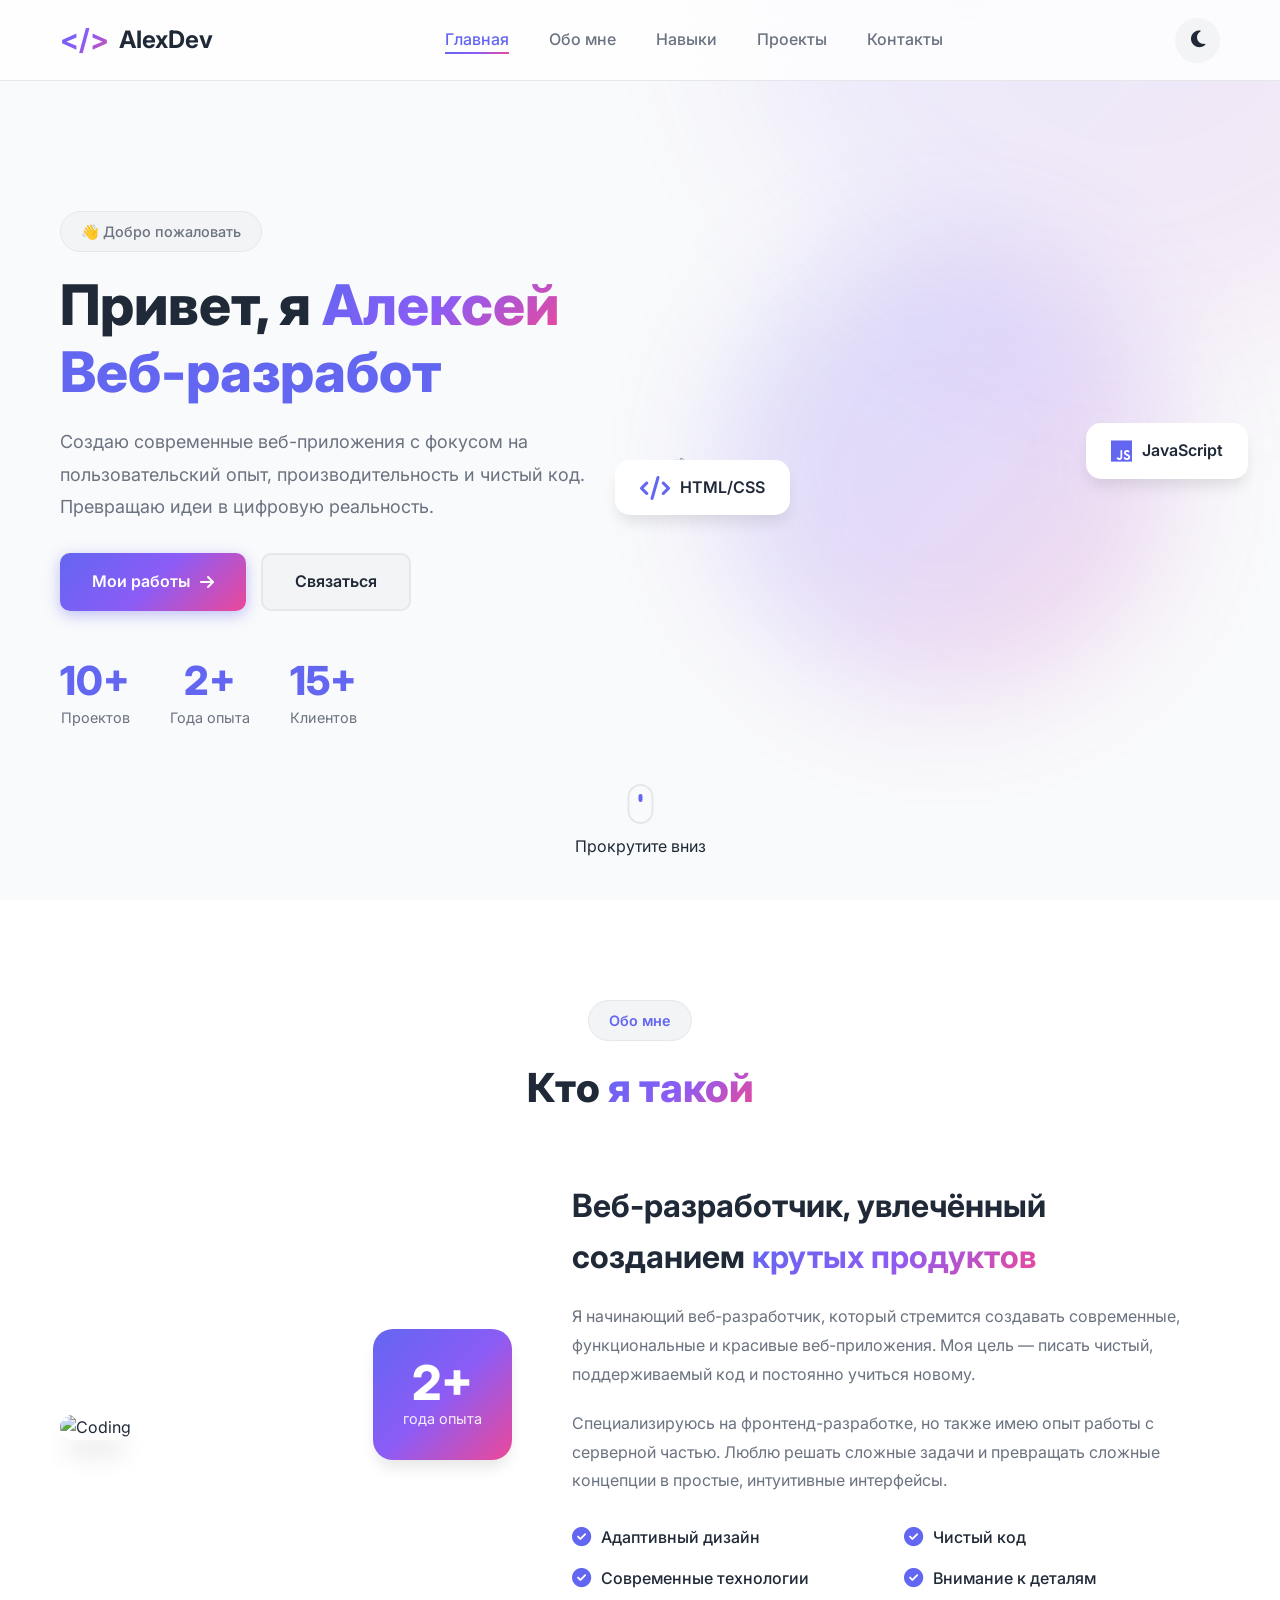
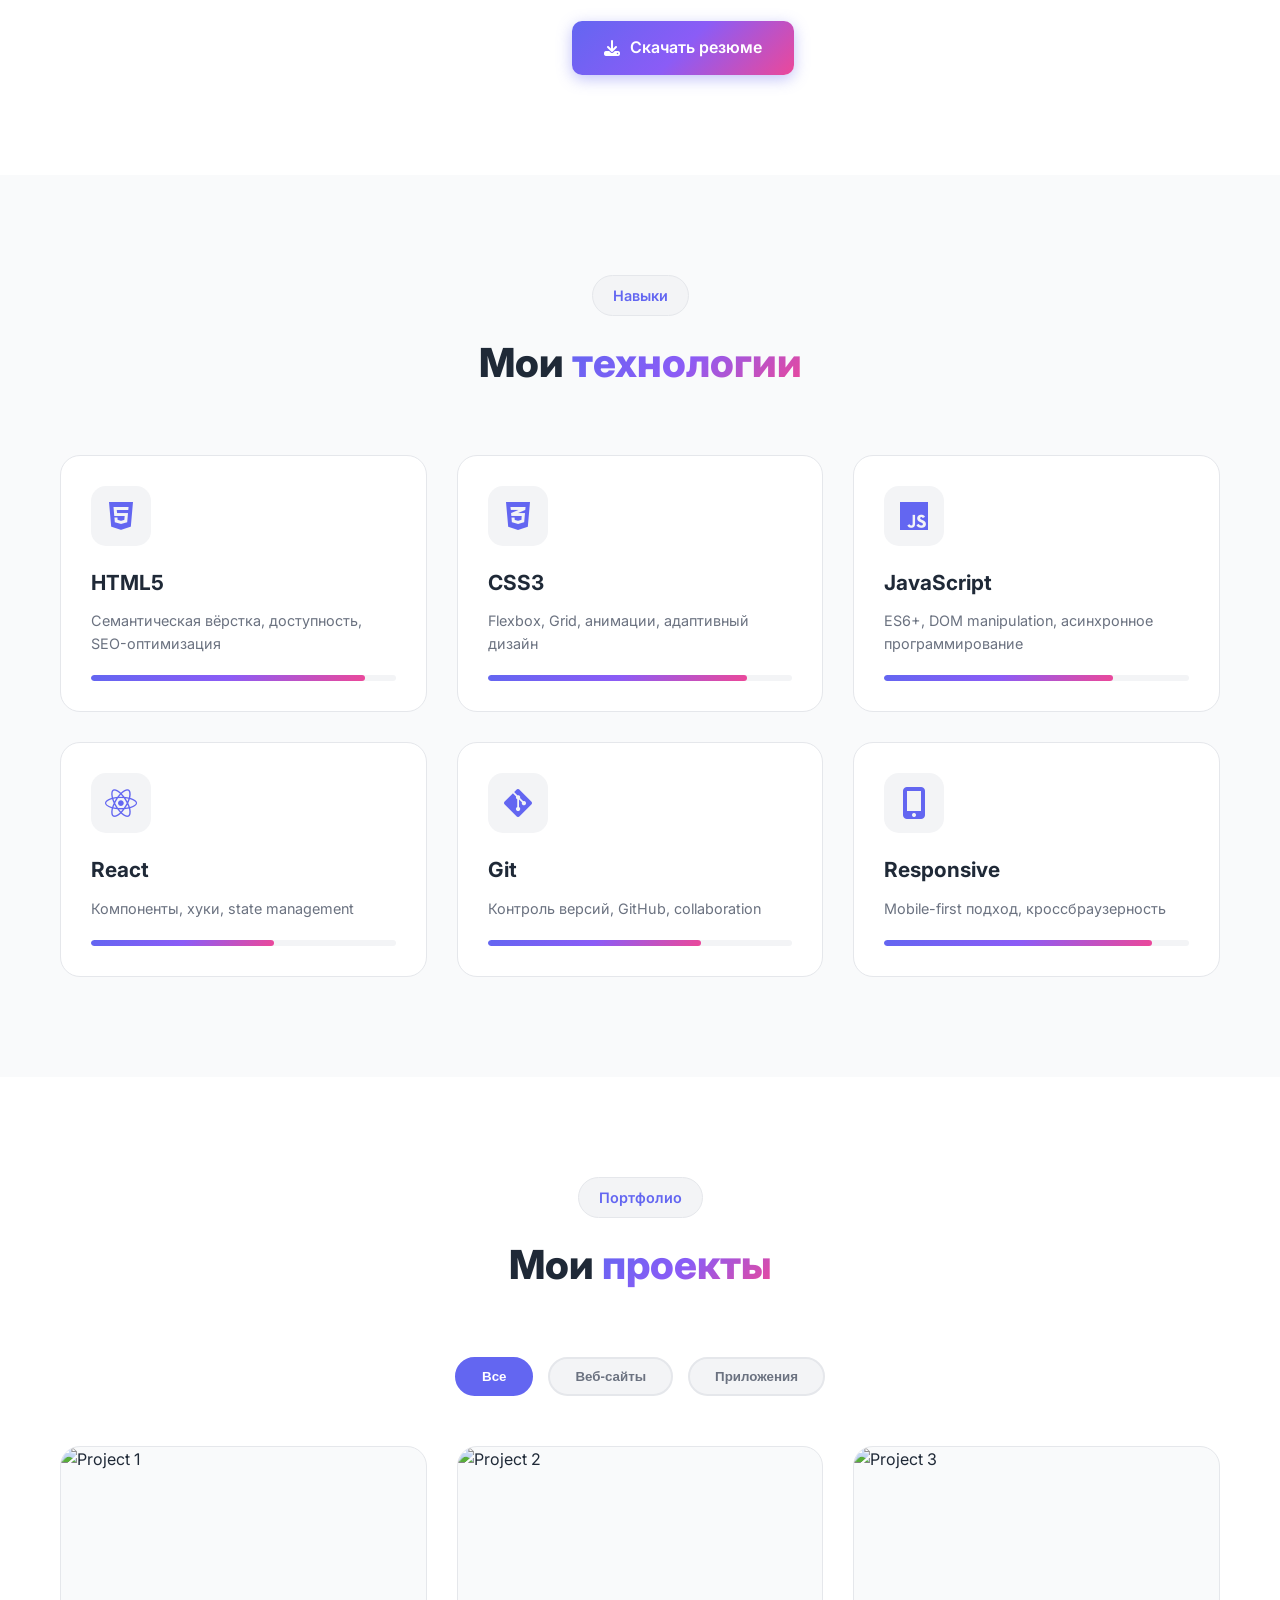
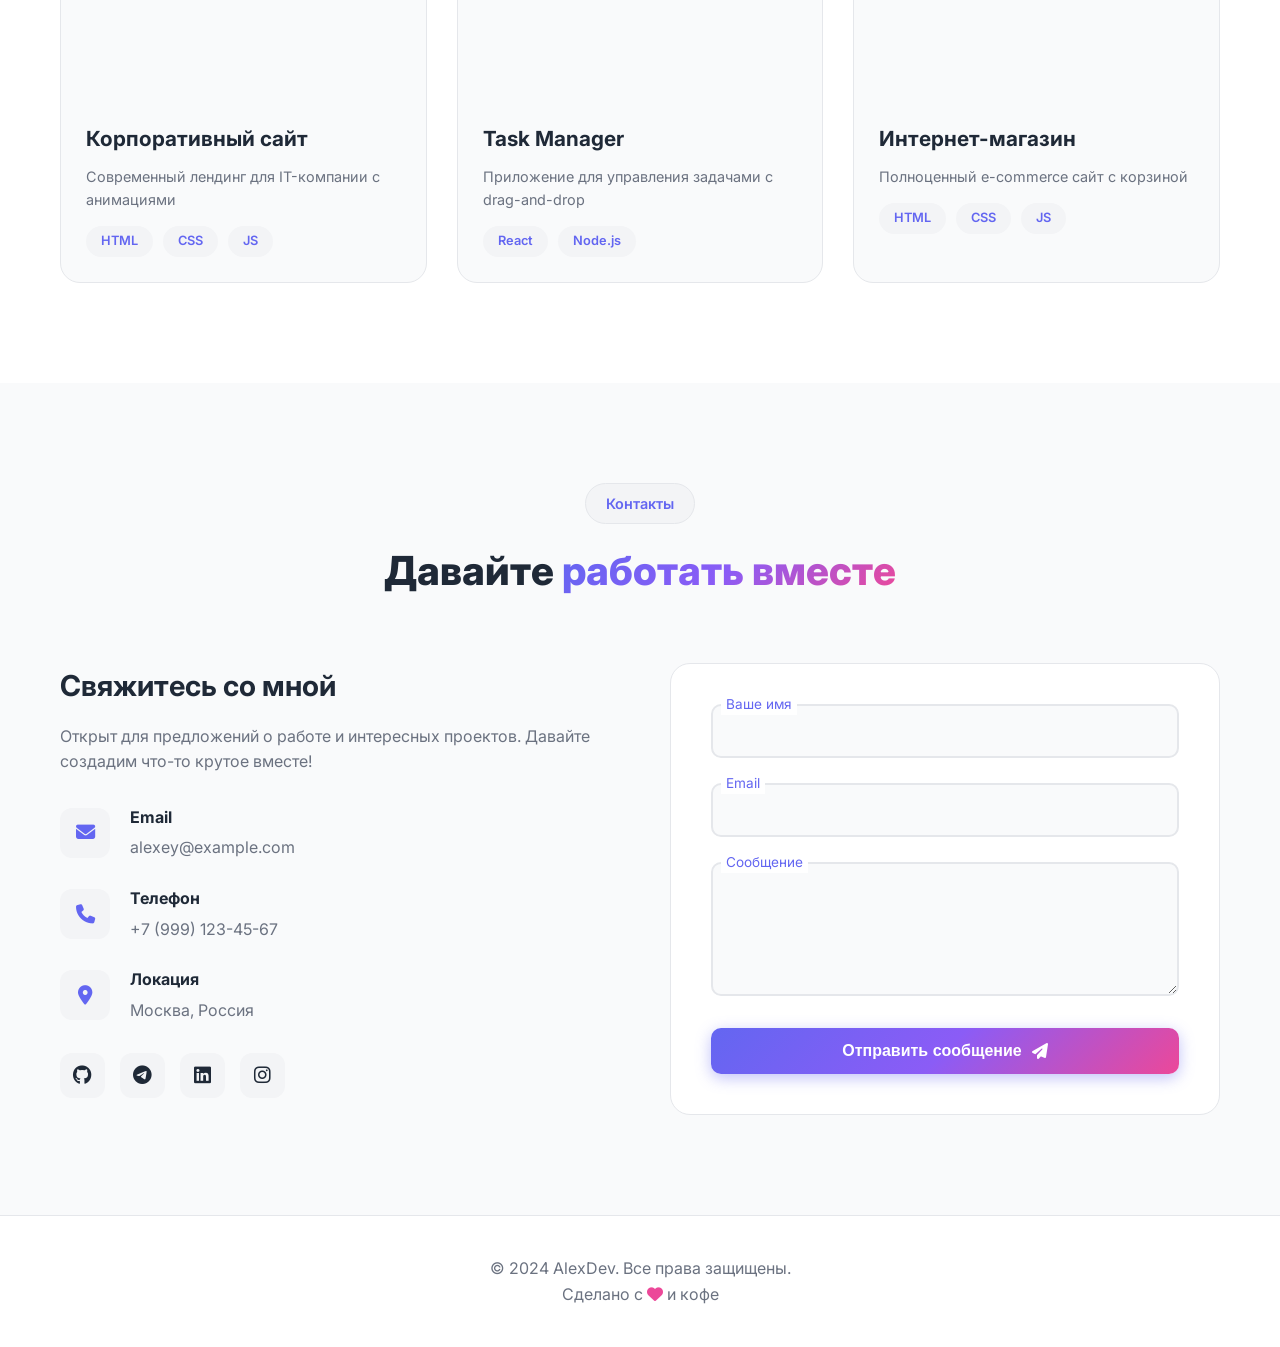
==== index.html @ 848aec77 "Add files via upload" ====
<!DOCTYPE html>
<html lang="ru">
<head>
    <meta charset="UTF-8">
    <meta name="viewport" content="width=device-width, initial-scale=1.0">
    <title>Алексей Ч. | Веб-разработчик</title>
    <link rel="stylesheet" href="style.css">
    <link rel="preconnect" href="https://fonts.googleapis.com">
    <link rel="preconnect" href="https://fonts.gstatic.com" crossorigin>
    <link href="https://fonts.googleapis.com/css2?family=Inter:wght@300;400;500;600;700;800&display=swap" rel="stylesheet">
    <link rel="stylesheet" href="https://cdnjs.cloudflare.com/ajax/libs/font-awesome/6.4.0/css/all.min.css">
</head>
<body>
    <!-- Navigation -->
    <nav class="navbar" id="navbar">
        <div class="container nav-container">
            <a href="#" class="logo">
                <span class="logo-icon">&lt;/&gt;</span>
                <span class="logo-text">AlexDev</span>
            </a>
            <ul class="nav-menu" id="navMenu">
                <li><a href="#home" class="nav-link active">Главная</a></li>
                <li><a href="#about" class="nav-link">Обо мне</a></li>
                <li><a href="#skills" class="nav-link">Навыки</a></li>
                <li><a href="#projects" class="nav-link">Проекты</a></li>
                <li><a href="#contact" class="nav-link">Контакты</a></li>
            </ul>
            <div class="nav-actions">
                <button class="theme-toggle" id="themeToggle" aria-label="Toggle theme">
                    <i class="fas fa-moon"></i>
                </button>
                <button class="mobile-menu-toggle" id="mobileMenuToggle" aria-label="Toggle menu">
                    <span></span>
                    <span></span>
                    <span></span>
                </button>
            </div>
        </div>
    </nav>

    <!-- Hero Section -->
    <section class="hero" id="home">
        <div class="container hero-container">
            <div class="hero-content">
                <div class="hero-badge">👋 Добро пожаловать</div>
                <h1 class="hero-title">
                    Привет, я <span class="gradient-text">Алексей</span><br>
                    <span class="typing-text" id="typingText"></span>
                </h1>
                <p class="hero-description">
                    Создаю современные веб-приложения с фокусом на пользовательский опыт, 
                    производительность и чистый код. Превращаю идеи в цифровую реальность.
                </p>
                <div class="hero-buttons">
                    <a href="#projects" class="btn btn-primary">
                        <span>Мои работы</span>
                        <i class="fas fa-arrow-right"></i>
                    </a>
                    <a href="#contact" class="btn btn-secondary">
                        <span>Связаться</span>
                    </a>
                </div>
                <div class="hero-stats">
                    <div class="stat">
                        <div class="stat-number" data-target="10">0</div>
                        <div class="stat-label">Проектов</div>
                    </div>
                    <div class="stat">
                        <div class="stat-number" data-target="2">0</div>
                        <div class="stat-label">Года опыта</div>
                    </div>
                    <div class="stat">
                        <div class="stat-number" data-target="15">0</div>
                        <div class="stat-label">Клиентов</div>
                    </div>
                </div>
            </div>
            <div class="hero-image">
                <div class="hero-image-wrapper">
                    <div class="hero-image-bg"></div>
                    <img src="https://images.unsplash.com/photo-1507003211169-0a1dd7228f2d?w=600&h=600&fit=crop" alt="Profile" class="hero-img">
                    <div class="floating-card card-1">
                        <i class="fas fa-code"></i>
                        <span>HTML/CSS</span>
                    </div>
                    <div class="floating-card card-2">
                        <i class="fab fa-js"></i>
                        <span>JavaScript</span>
                    </div>
                </div>
            </div>
        </div>
        <div class="scroll-indicator">
            <div class="mouse">
                <div class="wheel"></div>
            </div>
            <p>Прокрутите вниз</p>
        </div>
    </section>

    <!-- About Section -->
    <section class="about" id="about">
        <div class="container">
            <div class="section-header">
                <span class="section-badge">Обо мне</span>
                <h2 class="section-title">Кто <span class="gradient-text">я такой</span></h2>
            </div>
            <div class="about-content">
                <div class="about-image">
                    <div class="about-image-wrapper">
                        <img src="https://images.unsplash.com/photo-1498050108023-c5249f4df085?w=600&h=700&fit=crop" alt="Coding">
                        <div class="experience-badge">
                            <div class="exp-number">2+</div>
                            <div class="exp-text">года опыта</div>
                        </div>
                    </div>
                </div>
                <div class="about-text">
                    <h3>Веб-разработчик, увлечённый созданием <span class="gradient-text">крутых продуктов</span></h3>
                    <p>
                        Я начинающий веб-разработчик, который стремится создавать современные, 
                        функциональные и красивые веб-приложения. Моя цель — писать чистый, 
                        поддерживаемый код и постоянно учиться новому.
                    </p>
                    <p>
                        Специализируюсь на фронтенд-разработке, но также имею опыт работы с 
                        серверной частью. Люблю решать сложные задачи и превращать сложные 
                        концепции в простые, интуитивные интерфейсы.
                    </p>
                    <div class="about-features">
                        <div class="feature">
                            <i class="fas fa-check-circle"></i>
                            <span>Адаптивный дизайн</span>
                        </div>
                        <div class="feature">
                            <i class="fas fa-check-circle"></i>
                            <span>Чистый код</span>
                        </div>
                        <div class="feature">
                            <i class="fas fa-check-circle"></i>
                            <span>Современные технологии</span>
                        </div>
                        <div class="feature">
                            <i class="fas fa-check-circle"></i>
                            <span>Внимание к деталям</span>
                        </div>
                    </div>
                    <a href="#" class="btn btn-primary">
                        <i class="fas fa-download"></i>
                        <span>Скачать резюме</span>
                    </a>
                </div>
            </div>
        </div>
    </section>

    <!-- Skills Section -->
    <section class="skills" id="skills">
        <div class="container">
            <div class="section-header">
                <span class="section-badge">Навыки</span>
                <h2 class="section-title">Мои <span class="gradient-text">технологии</span></h2>
            </div>
            <div class="skills-content">
                <div class="skills-grid">
                    <div class="skill-card">
                        <div class="skill-icon">
                            <i class="fab fa-html5"></i>
                        </div>
                        <h3>HTML5</h3>
                        <p>Семантическая вёрстка, доступность, SEO-оптимизация</p>
                        <div class="skill-progress">
                            <div class="progress-bar" data-progress="90"></div>
                        </div>
                    </div>
                    <div class="skill-card">
                        <div class="skill-icon">
                            <i class="fab fa-css3-alt"></i>
                        </div>
                        <h3>CSS3</h3>
                        <p>Flexbox, Grid, анимации, адаптивный дизайн</p>
                        <div class="skill-progress">
                            <div class="progress-bar" data-progress="85"></div>
                        </div>
                    </div>
                    <div class="skill-card">
                        <div class="skill-icon">
                            <i class="fab fa-js"></i>
                        </div>
                        <h3>JavaScript</h3>
                        <p>ES6+, DOM manipulation, асинхронное программирование</p>
                        <div class="skill-progress">
                            <div class="progress-bar" data-progress="75"></div>
                        </div>
                    </div>
                    <div class="skill-card">
                        <div class="skill-icon">
                            <i class="fab fa-react"></i>
                        </div>
                        <h3>React</h3>
                        <p>Компоненты, хуки, state management</p>
                        <div class="skill-progress">
                            <div class="progress-bar" data-progress="60"></div>
                        </div>
                    </div>
                    <div class="skill-card">
                        <div class="skill-icon">
                            <i class="fab fa-git-alt"></i>
                        </div>
                        <h3>Git</h3>
                        <p>Контроль версий, GitHub, collaboration</p>
                        <div class="skill-progress">
                            <div class="progress-bar" data-progress="70"></div>
                        </div>
                    </div>
                    <div class="skill-card">
                        <div class="skill-icon">
                            <i class="fas fa-mobile-alt"></i>
                        </div>
                        <h3>Responsive</h3>
                        <p>Mobile-first подход, кроссбраузерность</p>
                        <div class="skill-progress">
                            <div class="progress-bar" data-progress="88"></div>
                        </div>
                    </div>
                </div>
            </div>
        </div>
    </section>

    <!-- Projects Section -->
    <section class="projects" id="projects">
        <div class="container">
            <div class="section-header">
                <span class="section-badge">Портфолио</span>
                <h2 class="section-title">Мои <span class="gradient-text">проекты</span></h2>
            </div>
            <div class="projects-filter">
                <button class="filter-btn active" data-filter="all">Все</button>
                <button class="filter-btn" data-filter="web">Веб-сайты</button>
                <button class="filter-btn" data-filter="app">Приложения</button>
            </div>
            <div class="projects-grid">
                <div class="project-card" data-category="web">
                    <div class="project-image">
                        <img src="https://images.unsplash.com/photo-1460925895917-afdab827c52f?w=600&h=400&fit=crop" alt="Project 1">
                        <div class="project-overlay">
                            <div class="project-links">
                                <a href="#" class="project-link"><i class="fas fa-external-link-alt"></i></a>
                                <a href="#" class="project-link"><i class="fab fa-github"></i></a>
                            </div>
                        </div>
                    </div>
                    <div class="project-info">
                        <h3>Корпоративный сайт</h3>
                        <p>Современный лендинг для IT-компании с анимациями</p>
                        <div class="project-tags">
                            <span>HTML</span>
                            <span>CSS</span>
                            <span>JS</span>
                        </div>
                    </div>
                </div>
                <div class="project-card" data-category="app">
                    <div class="project-image">
                        <img src="https://images.unsplash.com/photo-1551288049-bebda4e38f71?w=600&h=400&fit=crop" alt="Project 2">
                        <div class="project-overlay">
                            <div class="project-links">
                                <a href="#" class="project-link"><i class="fas fa-external-link-alt"></i></a>
                                <a href="#" class="project-link"><i class="fab fa-github"></i></a>
                            </div>
                        </div>
                    </div>
                    <div class="project-info">
                        <h3>Task Manager</h3>
                        <p>Приложение для управления задачами с drag-and-drop</p>
                        <div class="project-tags">
                            <span>React</span>
                            <span>Node.js</span>
                        </div>
                    </div>
                </div>
                <div class="project-card" data-category="web">
                    <div class="project-image">
                        <img src="https://images.unsplash.com/photo-1556742049-0cfed4f6a45d?w=600&h=400&fit=crop" alt="Project 3">
                        <div class="project-overlay">
                            <div class="project-links">
                                <a href="#" class="project-link"><i class="fas fa-external-link-alt"></i></a>
                                <a href="#" class="project-link"><i class="fab fa-github"></i></a>
                            </div>
                        </div>
                    </div>
                    <div class="project-info">
                        <h3>Интернет-магазин</h3>
                        <p>Полноценный e-commerce сайт с корзиной</p>
                        <div class="project-tags">
                            <span>HTML</span>
                            <span>CSS</span>
                            <span>JS</span>
                        </div>
                    </div>
                </div>
            </div>
        </div>
    </section>

    <!-- Contact Section -->
    <section class="contact" id="contact">
        <div class="container">
            <div class="section-header">
                <span class="section-badge">Контакты</span>
                <h2 class="section-title">Давайте <span class="gradient-text">работать вместе</span></h2>
            </div>
            <div class="contact-content">
                <div class="contact-info">
                    <h3>Свяжитесь со мной</h3>
                    <p>Открыт для предложений о работе и интересных проектов. Давайте создадим что-то крутое вместе!</p>
                    <div class="contact-details">
                        <div class="contact-item">
                            <i class="fas fa-envelope"></i>
                            <div>
                                <h4>Email</h4>
                                <p>alexey@example.com</p>
                            </div>
                        </div>
                        <div class="contact-item">
                            <i class="fas fa-phone"></i>
                            <div>
                                <h4>Телефон</h4>
                                <p>+7 (999) 123-45-67</p>
                            </div>
                        </div>
                        <div class="contact-item">
                            <i class="fas fa-map-marker-alt"></i>
                            <div>
                                <h4>Локация</h4>
                                <p>Москва, Россия</p>
                            </div>
                        </div>
                    </div>
                    <div class="social-links">
                        <a href="#" class="social-link"><i class="fab fa-github"></i></a>
                        <a href="#" class="social-link"><i class="fab fa-telegram"></i></a>
                        <a href="#" class="social-link"><i class="fab fa-linkedin"></i></a>
                        <a href="#" class="social-link"><i class="fab fa-instagram"></i></a>
                    </div>
                </div>
                <form class="contact-form" id="contactForm">
                    <div class="form-group">
                        <input type="text" id="name" required>
                        <label for="name">Ваше имя</label>
                    </div>
                    <div class="form-group">
                        <input type="email" id="email" required>
                        <label for="email">Email</label>
                    </div>
                    <div class="form-group">
                        <textarea id="message" rows="5" required></textarea>
                        <label for="message">Сообщение</label>
                    </div>
                    <button type="submit" class="btn btn-primary btn-full">
                        <span>Отправить сообщение</span>
                        <i class="fas fa-paper-plane"></i>
                    </button>
                </form>
            </div>
        </div>
    </section>

    <!-- Footer -->
    <footer class="footer">
        <div class="container">
            <div class="footer-content">
                <p>&copy; 2024 AlexDev. Все права защищены.</p>
                <p>Сделано с <i class="fas fa-heart"></i> и кофе</p>
            </div>
        </div>
    </footer>

    <script src="script.js"></script>
</body>
</html>
---- style.css ----
/* ===== CSS VARIABLES ===== */
:root {
    --primary-color: #6366f1;
    --secondary-color: #8b5cf6;
    --accent-color: #ec4899;
    --text-primary: #1f2937;
    --text-secondary: #6b7280;
    --bg-primary: #ffffff;
    --bg-secondary: #f9fafb;
    --bg-tertiary: #f3f4f6;
    --border-color: #e5e7eb;
    --shadow-sm: 0 1px 2px 0 rgba(0, 0, 0, 0.05);
    --shadow-md: 0 4px 6px -1px rgba(0, 0, 0, 0.1);
    --shadow-lg: 0 10px 15px -3px rgba(0, 0, 0, 0.1);
    --shadow-xl: 0 20px 25px -5px rgba(0, 0, 0, 0.1);
    --gradient-primary: linear-gradient(135deg, #6366f1 0%, #8b5cf6 50%, #ec4899 100%);
    --gradient-hero: linear-gradient(135deg, #667eea 0%, #764ba2 100%);
    --transition: all 0.3s cubic-bezier(0.4, 0, 0.2, 1);
    --font-family: 'Inter', -apple-system, BlinkMacSystemFont, 'Segoe UI', sans-serif;
}

/* Dark Theme */
.dark-theme {
    --text-primary: #f9fafb;
    --text-secondary: #9ca3af;
    --bg-primary: #111827;
    --bg-secondary: #1f2937;
    --bg-tertiary: #374151;
    --border-color: #4b5563;
    --shadow-sm: 0 1px 2px 0 rgba(0, 0, 0, 0.3);
    --shadow-md: 0 4px 6px -1px rgba(0, 0, 0, 0.4);
    --shadow-lg: 0 10px 15px -3px rgba(0, 0, 0, 0.5);
    --shadow-xl: 0 20px 25px -5px rgba(0, 0, 0, 0.6);
}

/* ===== RESET & BASE ===== */
* {
    margin: 0;
    padding: 0;
    box-sizing: border-box;
}

html {
    scroll-behavior: smooth;
    scroll-padding-top: 80px;
}

body {
    font-family: var(--font-family);
    color: var(--text-primary);
    background-color: var(--bg-primary);
    line-height: 1.6;
    overflow-x: hidden;
    transition: var(--transition);
}

/* ===== UTILITIES ===== */
.container {
    max-width: 1200px;
    margin: 0 auto;
    padding: 0 20px;
}

.gradient-text {
    background: var(--gradient-primary);
    -webkit-background-clip: text;
    -webkit-text-fill-color: transparent;
    background-clip: text;
}

/* ===== NAVIGATION ===== */
.navbar {
    position: fixed;
    top: 0;
    left: 0;
    right: 0;
    z-index: 1000;
    background: rgba(255, 255, 255, 0.8);
    backdrop-filter: blur(12px);
    border-bottom: 1px solid var(--border-color);
    transition: var(--transition);
}

.dark-theme .navbar {
    background: rgba(17, 24, 39, 0.8);
}

.navbar.scrolled {
    box-shadow: var(--shadow-md);
}

.nav-container {
    display: flex;
    justify-content: space-between;
    align-items: center;
    height: 80px;
}

.logo {
    display: flex;
    align-items: center;
    gap: 10px;
    text-decoration: none;
    font-weight: 700;
    font-size: 1.5rem;
    color: var(--text-primary);
}

.logo-icon {
    background: var(--gradient-primary);
    -webkit-background-clip: text;
    -webkit-text-fill-color: transparent;
    font-size: 1.8rem;
}

.nav-menu {
    display: flex;
    list-style: none;
    gap: 40px;
}

.nav-link {
    text-decoration: none;
    color: var(--text-secondary);
    font-weight: 500;
    transition: var(--transition);
    position: relative;
}

.nav-link:hover,
.nav-link.active {
    color: var(--primary-color);
}

.nav-link::after {
    content: '';
    position: absolute;
    bottom: -5px;
    left: 0;
    width: 0;
    height: 2px;
    background: var(--gradient-primary);
    transition: width 0.3s;
}

.nav-link:hover::after,
.nav-link.active::after {
    width: 100%;
}

.nav-actions {
    display: flex;
    align-items: center;
    gap: 15px;
}

.theme-toggle {
    background: var(--bg-tertiary);
    border: none;
    width: 45px;
    height: 45px;
    border-radius: 50%;
    cursor: pointer;
    display: flex;
    align-items: center;
    justify-content: center;
    font-size: 1.2rem;
    color: var(--text-primary);
    transition: var(--transition);
}

.theme-toggle:hover {
    background: var(--primary-color);
    color: white;
    transform: rotate(180deg);
}

.mobile-menu-toggle {
    display: none;
    flex-direction: column;
    gap: 5px;
    background: none;
    border: none;
    cursor: pointer;
    padding: 5px;
}

.mobile-menu-toggle span {
    width: 25px;
    height: 3px;
    background: var(--text-primary);
    border-radius: 3px;
    transition: var(--transition);
}

/* ===== HERO SECTION ===== */
.hero {
    min-height: 100vh;
    display: flex;
    align-items: center;
    padding: 120px 0 80px;
    background: var(--bg-secondary);
    position: relative;
    overflow: hidden;
}

.hero::before {
    content: '';
    position: absolute;
    top: -50%;
    right: -20%;
    width: 800px;
    height: 800px;
    background: var(--gradient-primary);
    opacity: 0.1;
    border-radius: 50%;
    filter: blur(80px);
}

.hero-container {
    display: grid;
    grid-template-columns: 1fr 1fr;
    gap: 60px;
    align-items: center;
    position: relative;
    z-index: 1;
}

.hero-badge {
    display: inline-block;
    padding: 8px 20px;
    background: var(--bg-tertiary);
    border: 1px solid var(--border-color);
    border-radius: 50px;
    font-size: 0.9rem;
    font-weight: 500;
    color: var(--text-secondary);
    margin-bottom: 20px;
    animation: fadeInUp 0.6s ease;
}

.hero-title {
    font-size: 3.5rem;
    font-weight: 800;
    line-height: 1.2;
    margin-bottom: 20px;
    color: var(--text-primary);
    animation: fadeInUp 0.6s ease 0.1s both;
}

.typing-text {
    color: var(--primary-color);
}

.hero-description {
    font-size: 1.125rem;
    color: var(--text-secondary);
    margin-bottom: 30px;
    line-height: 1.8;
    animation: fadeInUp 0.6s ease 0.2s both;
}

.hero-buttons {
    display: flex;
    gap: 15px;
    margin-bottom: 50px;
    animation: fadeInUp 0.6s ease 0.3s both;
}

.btn {
    display: inline-flex;
    align-items: center;
    gap: 10px;
    padding: 14px 32px;
    border-radius: 10px;
    font-weight: 600;
    font-size: 1rem;
    text-decoration: none;
    cursor: pointer;
    border: none;
    transition: var(--transition);
}

.btn-primary {
    background: var(--gradient-primary);
    color: white;
    box-shadow: 0 4px 15px rgba(99, 102, 241, 0.4);
}

.btn-primary:hover {
    transform: translateY(-2px);
    box-shadow: 0 8px 25px rgba(99, 102, 241, 0.5);
}

.btn-secondary {
    background: var(--bg-tertiary);
    color: var(--text-primary);
    border: 2px solid var(--border-color);
}

.btn-secondary:hover {
    border-color: var(--primary-color);
    color: var(--primary-color);
}

.btn-full {
    width: 100%;
    justify-content: center;
}

.hero-stats {
    display: flex;
    gap: 40px;
    animation: fadeInUp 0.6s ease 0.4s both;
}

.stat {
    text-align: center;
}

.stat-number {
    font-size: 2.5rem;
    font-weight: 800;
    color: var(--primary-color);
    line-height: 1;
}

.stat-label {
    font-size: 0.9rem;
    color: var(--text-secondary);
    margin-top: 5px;
}

.hero-image {
    position: relative;
    animation: fadeIn 1s ease 0.5s both;
}

.hero-image-wrapper {
    position: relative;
}

.hero-image-bg {
    position: absolute;
    top: 50%;
    left: 50%;
    transform: translate(-50%, -50%);
    width: 450px;
    height: 450px;
    background: var(--gradient-primary);
    border-radius: 50%;
    opacity: 0.2;
    filter: blur(60px);
}

.hero-img {
    width: 100%;
    max-width: 450px;
    border-radius: 30% 70% 70% 30% / 30% 30% 70% 70%;
    box-shadow: var(--shadow-xl);
    position: relative;
    z-index: 1;
    animation: morphing 8s ease-in-out infinite;
}

@keyframes morphing {
    0%, 100% {
        border-radius: 30% 70% 70% 30% / 30% 30% 70% 70%;
    }
    25% {
        border-radius: 58% 42% 75% 25% / 76% 46% 54% 24%;
    }
    50% {
        border-radius: 50% 50% 33% 67% / 55% 27% 73% 45%;
    }
    75% {
        border-radius: 33% 67% 58% 42% / 63% 68% 32% 37%;
    }
}

.floating-card {
    position: absolute;
    background: var(--bg-primary);
    padding: 15px 25px;
    border-radius: 15px;
    box-shadow: var(--shadow-lg);
    display: flex;
    align-items: center;
    gap: 10px;
    font-weight: 600;
    z-index: 2;
    animation: float 3s ease-in-out infinite;
}

.floating-card i {
    font-size: 1.5rem;
    color: var(--primary-color);
}

.card-1 {
    top: 10%;
    left: -10%;
    animation-delay: 0s;
}

.card-2 {
    bottom: 15%;
    right: -5%;
    animation-delay: 1.5s;
}

@keyframes float {
    0%, 100% {
        transform: translateY(0);
    }
    50% {
        transform: translateY(-20px);
    }
}

.scroll-indicator {
    position: absolute;
    bottom: 40px;
    left: 50%;
    transform: translateX(-50%);
    text-align: center;
    animation: bounce 2s infinite;
}

.mouse {
    width: 26px;
    height: 40px;
    border: 2px solid var(--border-color);
    border-radius: 20px;
    margin: 0 auto 10px;
    position: relative;
}

.wheel {
    width: 4px;
    height: 8px;
    background: var(--primary-color);
    border-radius: 2px;
    position: absolute;
    top: 8px;
    left: 50%;
    transform: translateX(-50%);
    animation: scroll 2s infinite;
}

@keyframes scroll {
    0% {
        opacity: 1;
        transform: translateX(-50%) translateY(0);
    }
    100% {
        opacity: 0;
        transform: translateX(-50%) translateY(15px);
    }
}

@keyframes bounce {
    0%, 20%, 50%, 80%, 100% {
        transform: translateX(-50%) translateY(0);
    }
    40% {
        transform: translateX(-50%) translateY(-10px);
    }
    60% {
        transform: translateX(-50%) translateY(-5px);
    }
}

/* ===== SECTIONS ===== */
section {
    padding: 100px 0;
}

.section-header {
    text-align: center;
    margin-bottom: 60px;
}

.section-badge {
    display: inline-block;
    padding: 8px 20px;
    background: var(--bg-tertiary);
    border: 1px solid var(--border-color);
    border-radius: 50px;
    font-size: 0.9rem;
    font-weight: 600;
    color: var(--primary-color);
    margin-bottom: 15px;
}

.section-title {
    font-size: 2.5rem;
    font-weight: 800;
    color: var(--text-primary);
}

/* ===== ABOUT SECTION ===== */
.about {
    background: var(--bg-primary);
}

.about-content {
    display: grid;
    grid-template-columns: 1fr 1.5fr;
    gap: 80px;
    align-items: center;
}

.about-image-wrapper {
    position: relative;
}

.about-image img {
    width: 100%;
    border-radius: 20px;
    box-shadow: var(--shadow-xl);
}

.experience-badge {
    position: absolute;
    bottom: -20px;
    right: -20px;
    background: var(--gradient-primary);
    color: white;
    padding: 30px;
    border-radius: 20px;
    text-align: center;
    box-shadow: var(--shadow-lg);
}

.exp-number {
    font-size: 3rem;
    font-weight: 800;
    line-height: 1;
}

.exp-text {
    font-size: 0.9rem;
    opacity: 0.9;
}

.about-text h3 {
    font-size: 2rem;
    margin-bottom: 20px;
    color: var(--text-primary);
}

.about-text p {
    color: var(--text-secondary);
    margin-bottom: 20px;
    line-height: 1.8;
}

.about-features {
    display: grid;
    grid-template-columns: 1fr 1fr;
    gap: 15px;
    margin: 30px 0;
}

.feature {
    display: flex;
    align-items: center;
    gap: 10px;
    color: var(--text-primary);
    font-weight: 500;
}

.feature i {
    color: var(--primary-color);
    font-size: 1.2rem;
}

/* ===== SKILLS SECTION ===== */
.skills {
    background: var(--bg-secondary);
}

.skills-grid {
    display: grid;
    grid-template-columns: repeat(auto-fit, minmax(300px, 1fr));
    gap: 30px;
}

.skill-card {
    background: var(--bg-primary);
    padding: 30px;
    border-radius: 20px;
    border: 1px solid var(--border-color);
    transition: var(--transition);
}

.skill-card:hover {
    transform: translateY(-5px);
    box-shadow: var(--shadow-lg);
    border-color: var(--primary-color);
}

.skill-icon {
    width: 60px;
    height: 60px;
    background: var(--bg-tertiary);
    border-radius: 15px;
    display: flex;
    align-items: center;
    justify-content: center;
    font-size: 2rem;
    color: var(--primary-color);
    margin-bottom: 20px;
}

.skill-card h3 {
    font-size: 1.3rem;
    margin-bottom: 10px;
    color: var(--text-primary);
}

.skill-card p {
    color: var(--text-secondary);
    font-size: 0.9rem;
    margin-bottom: 20px;
}

.skill-progress {
    height: 6px;
    background: var(--bg-tertiary);
    border-radius: 10px;
    overflow: hidden;
}

.progress-bar {
    height: 100%;
    background: var(--gradient-primary);
    border-radius: 10px;
    width: 0;
    transition: width 1s ease;
}

/* ===== PROJECTS SECTION ===== */
.projects {
    background: var(--bg-primary);
}

.projects-filter {
    display: flex;
    justify-content: center;
    gap: 15px;
    margin-bottom: 50px;
}

.filter-btn {
    padding: 10px 25px;
    background: var(--bg-tertiary);
    border: 2px solid var(--border-color);
    border-radius: 50px;
    font-weight: 600;
    cursor: pointer;
    transition: var(--transition);
    color: var(--text-secondary);
}

.filter-btn:hover,
.filter-btn.active {
    background: var(--primary-color);
    border-color: var(--primary-color);
    color: white;
}

.projects-grid {
    display: grid;
    grid-template-columns: repeat(auto-fit, minmax(350px, 1fr));
    gap: 30px;
}

.project-card {
    background: var(--bg-secondary);
    border-radius: 20px;
    overflow: hidden;
    border: 1px solid var(--border-color);
    transition: var(--transition);
}

.project-card:hover {
    transform: translateY(-10px);
    box-shadow: var(--shadow-xl);
}

.project-image {
    position: relative;
    overflow: hidden;
    height: 250px;
}

.project-image img {
    width: 100%;
    height: 100%;
    object-fit: cover;
    transition: transform 0.5s;
}

.project-card:hover .project-image img {
    transform: scale(1.1);
}

.project-overlay {
    position: absolute;
    top: 0;
    left: 0;
    right: 0;
    bottom: 0;
    background: rgba(99, 102, 241, 0.9);
    display: flex;
    align-items: center;
    justify-content: center;
    opacity: 0;
    transition: opacity 0.3s;
}

.project-card:hover .project-overlay {
    opacity: 1;
}

.project-links {
    display: flex;
    gap: 15px;
}

.project-link {
    width: 50px;
    height: 50px;
    background: white;
    border-radius: 50%;
    display: flex;
    align-items: center;
    justify-content: center;
    color: var(--primary-color);
    font-size: 1.2rem;
    text-decoration: none;
    transition: var(--transition);
}

.project-link:hover {
    transform: scale(1.1);
}

.project-info {
    padding: 25px;
}

.project-info h3 {
    font-size: 1.3rem;
    margin-bottom: 10px;
    color: var(--text-primary);
}

.project-info p {
    color: var(--text-secondary);
    font-size: 0.9rem;
    margin-bottom: 15px;
}

.project-tags {
    display: flex;
    gap: 10px;
    flex-wrap: wrap;
}

.project-tags span {
    padding: 5px 15px;
    background: var(--bg-tertiary);
    border-radius: 50px;
    font-size: 0.8rem;
    font-weight: 600;
    color: var(--primary-color);
}

/* ===== CONTACT SECTION ===== */
.contact {
    background: var(--bg-secondary);
}

.contact-content {
    display: grid;
    grid-template-columns: 1fr 1fr;
    gap: 60px;
}

.contact-info h3 {
    font-size: 1.8rem;
    margin-bottom: 15px;
    color: var(--text-primary);
}

.contact-info > p {
    color: var(--text-secondary);
    margin-bottom: 30px;
}

.contact-details {
    margin-bottom: 30px;
}

.contact-item {
    display: flex;
    align-items: center;
    gap: 20px;
    margin-bottom: 25px;
}

.contact-item i {
    width: 50px;
    height: 50px;
    background: var(--bg-tertiary);
    border-radius: 12px;
    display: flex;
    align-items: center;
    justify-content: center;
    font-size: 1.2rem;
    color: var(--primary-color);
}

.contact-item h4 {
    font-size: 1rem;
    margin-bottom: 5px;
    color: var(--text-primary);
}

.contact-item p {
    color: var(--text-secondary);
}

.social-links {
    display: flex;
    gap: 15px;
}

.social-link {
    width: 45px;
    height: 45px;
    background: var(--bg-tertiary);
    border-radius: 12px;
    display: flex;
    align-items: center;
    justify-content: center;
    color: var(--text-primary);
    font-size: 1.2rem;
    text-decoration: none;
    transition: var(--transition);
}

.social-link:hover {
    background: var(--primary-color);
    color: white;
    transform: translateY(-3px);
}

.contact-form {
    background: var(--bg-primary);
    padding: 40px;
    border-radius: 20px;
    border: 1px solid var(--border-color);
}

.form-group {
    position: relative;
    margin-bottom: 25px;
}

.form-group input,
.form-group textarea {
    width: 100%;
    padding: 15px;
    background: var(--bg-secondary);
    border: 2px solid var(--border-color);
    border-radius: 10px;
    font-family: inherit;
    font-size: 1rem;
    color: var(--text-primary);
    transition: var(--transition);
    outline: none;
}

.form-group textarea {
    resize: vertical;
    min-height: 120px;
}

.form-group label {
    position: absolute;
    left: 15px;
    top: 15px;
    color: var(--text-secondary);
    transition: var(--transition);
    pointer-events: none;
}

.form-group input:focus,
.form-group textarea:focus {
    border-color: var(--primary-color);
}

.form-group input:focus + label,
.form-group textarea:focus + label,
.form-group input:not(:placeholder-shown) + label,
.form-group textarea:not(:placeholder-shown) + label {
    top: -10px;
    left: 10px;
    font-size: 0.85rem;
    background: var(--bg-primary);
    padding: 0 5px;
    color: var(--primary-color);
}

/* ===== FOOTER ===== */
.footer {
    background: var(--bg-primary);
    border-top: 1px solid var(--border-color);
    padding: 40px 0;
}

.footer-content {
    text-align: center;
    color: var(--text-secondary);
}

.footer-content i {
    color: var(--accent-color);
}

/* ===== ANIMATIONS ===== */
@keyframes fadeInUp {
    from {
        opacity: 0;
        transform: translateY(30px);
    }
    to {
        opacity: 1;
        transform: translateY(0);
    }
}

@keyframes fadeIn {
    from {
        opacity: 0;
    }
    to {
        opacity: 1;
    }
}

/* ===== RESPONSIVE ===== */
@media (max-width: 968px) {
    .hero-container,
    .about-content,
    .contact-content {
        grid-template-columns: 1fr;
        gap: 40px;
    }
    
    .hero-title {
        font-size: 2.5rem;
    }
    
    .hero-image {
        order: -1;
    }
    
    .hero-img {
        max-width: 350px;
        margin: 0 auto;
        display: block;
    }
    
    .about-features {
        grid-template-columns: 1fr;
    }
    
    .nav-menu {
        position: fixed;
        top: 80px;
        left: 0;
        right: 0;
        background: var(--bg-primary);
        flex-direction: column;
        padding: 30px;
        gap: 20px;
        border-bottom: 1px solid var(--border-color);
        transform: translateX(-100%);
        transition: transform 0.3s;
    }
    
    .nav-menu.active {
        transform: translateX(0);
    }
    
    .mobile-menu-toggle {
        display: flex;
    }
    
    .projects-grid {
        grid-template-columns: 1fr;
    }
}

@media (max-width: 640px) {
    .hero-title {
        font-size: 2rem;
    }
    
    .section-title {
        font-size: 1.8rem;
    }
    
    .hero-buttons {
        flex-direction: column;
    }
    
    .hero-stats {
        gap: 20px;
    }
    
    .stat-number {
        font-size: 2rem;
    }
    
    .contact-form {
        padding: 25px;
    }
}

/* ===== SCROLL ANIMATIONS ===== */
.fade-in {
    opacity: 0;
    transform: translateY(30px);
    transition: opacity 0.6s, transform 0.6s;
}

.fade-in.visible {
    opacity: 1;
    transform: translateY(0);
}
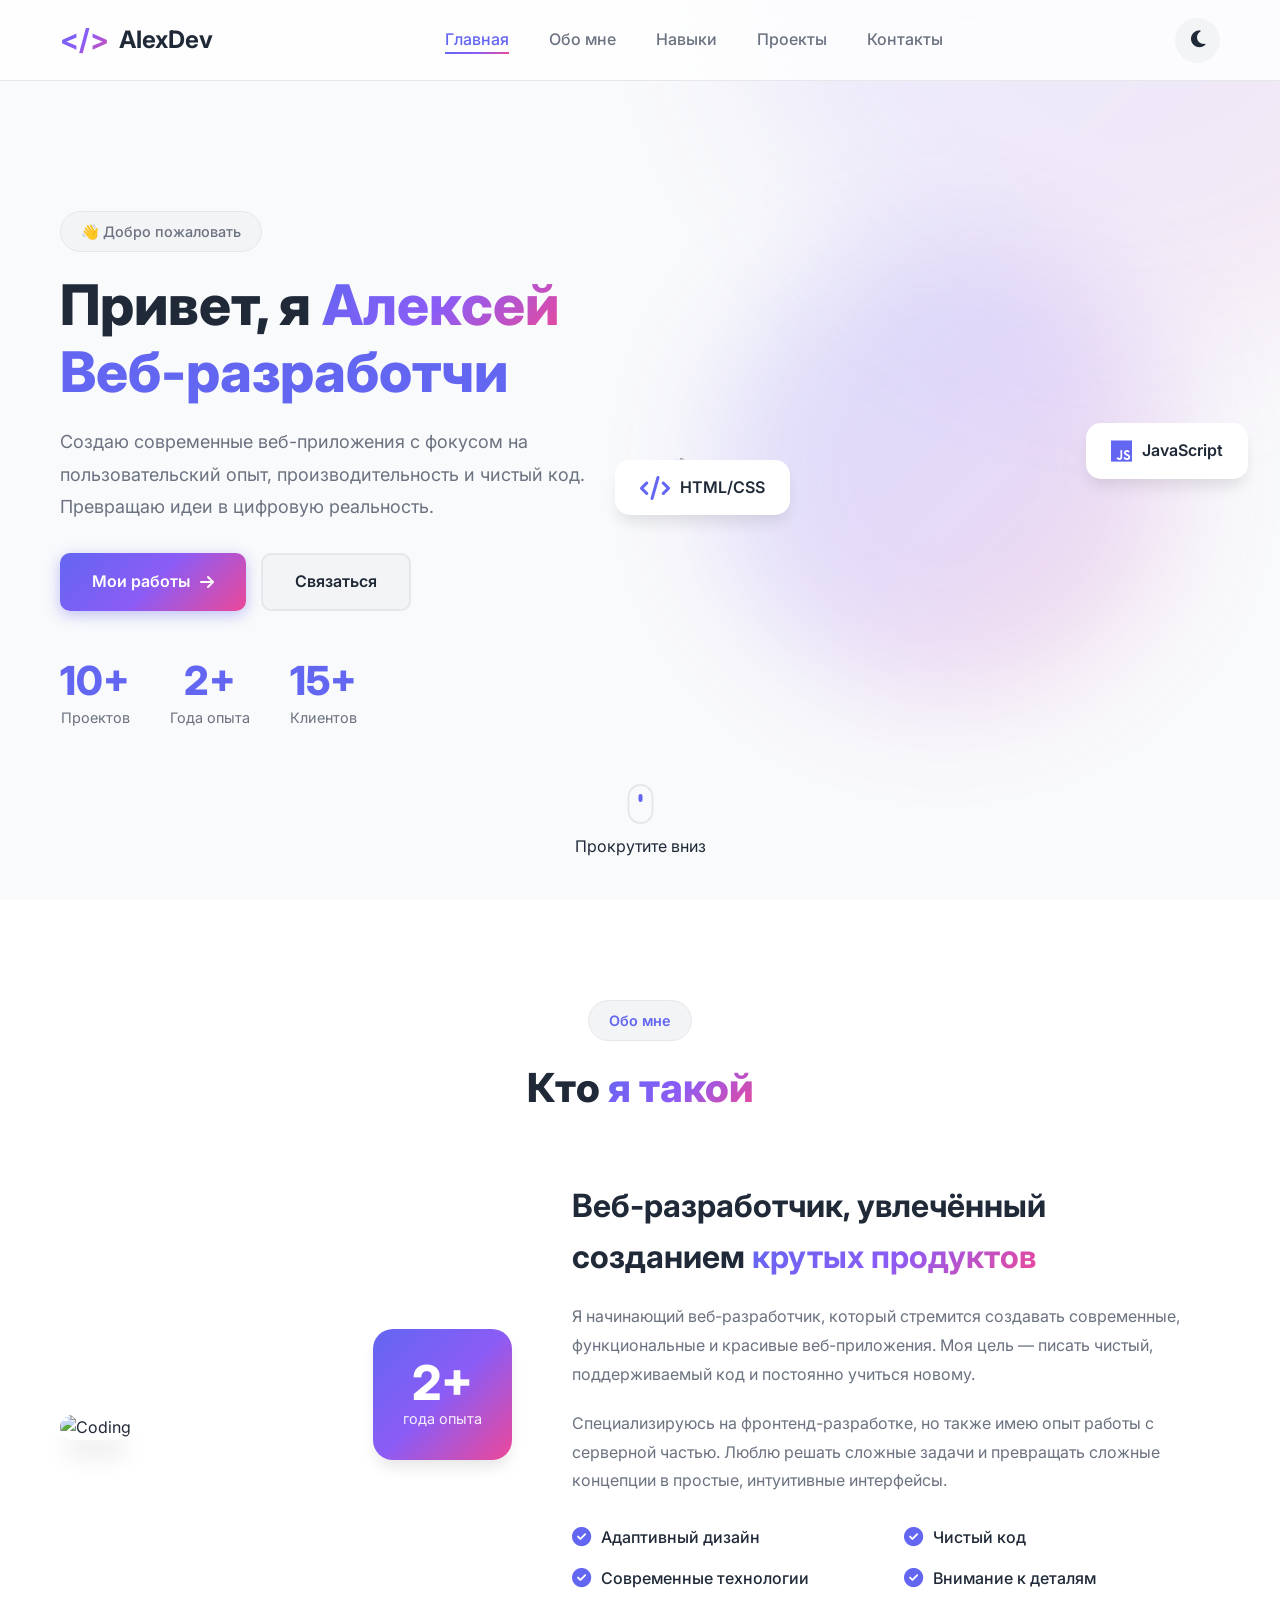
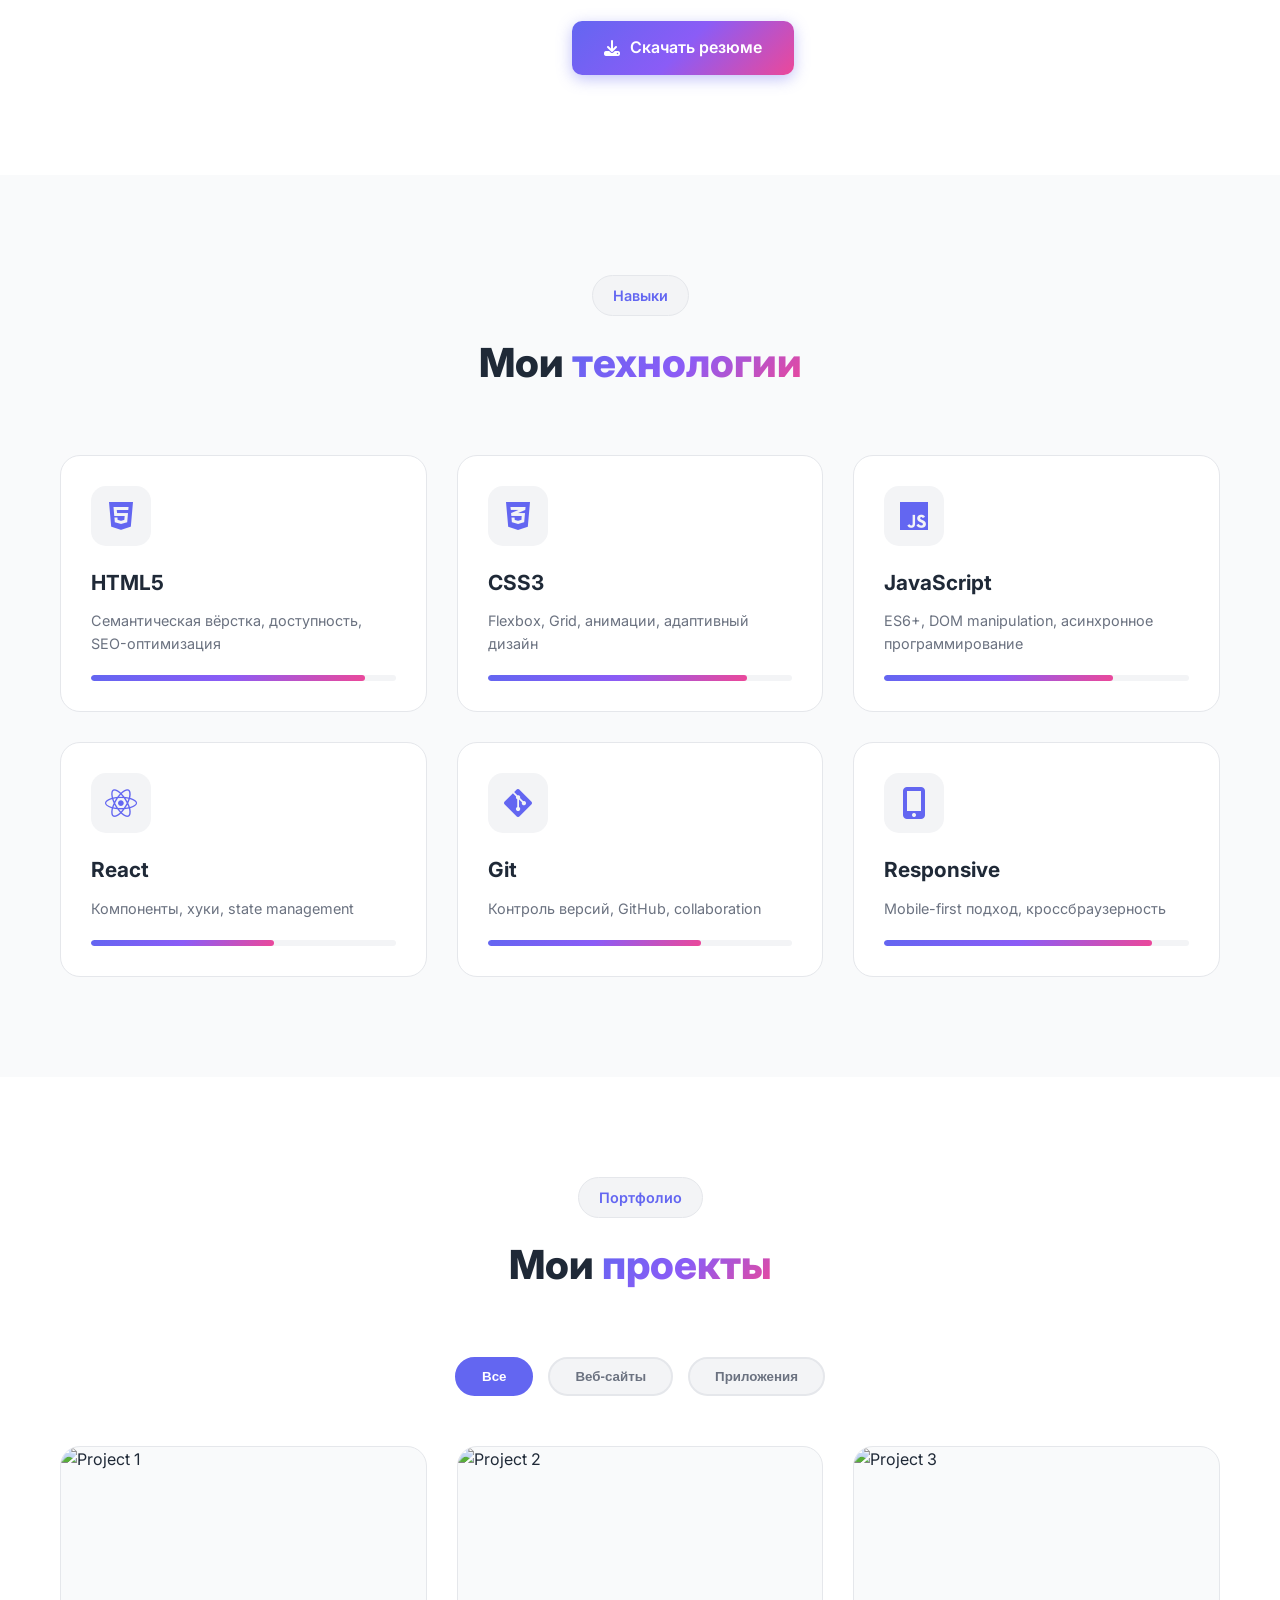
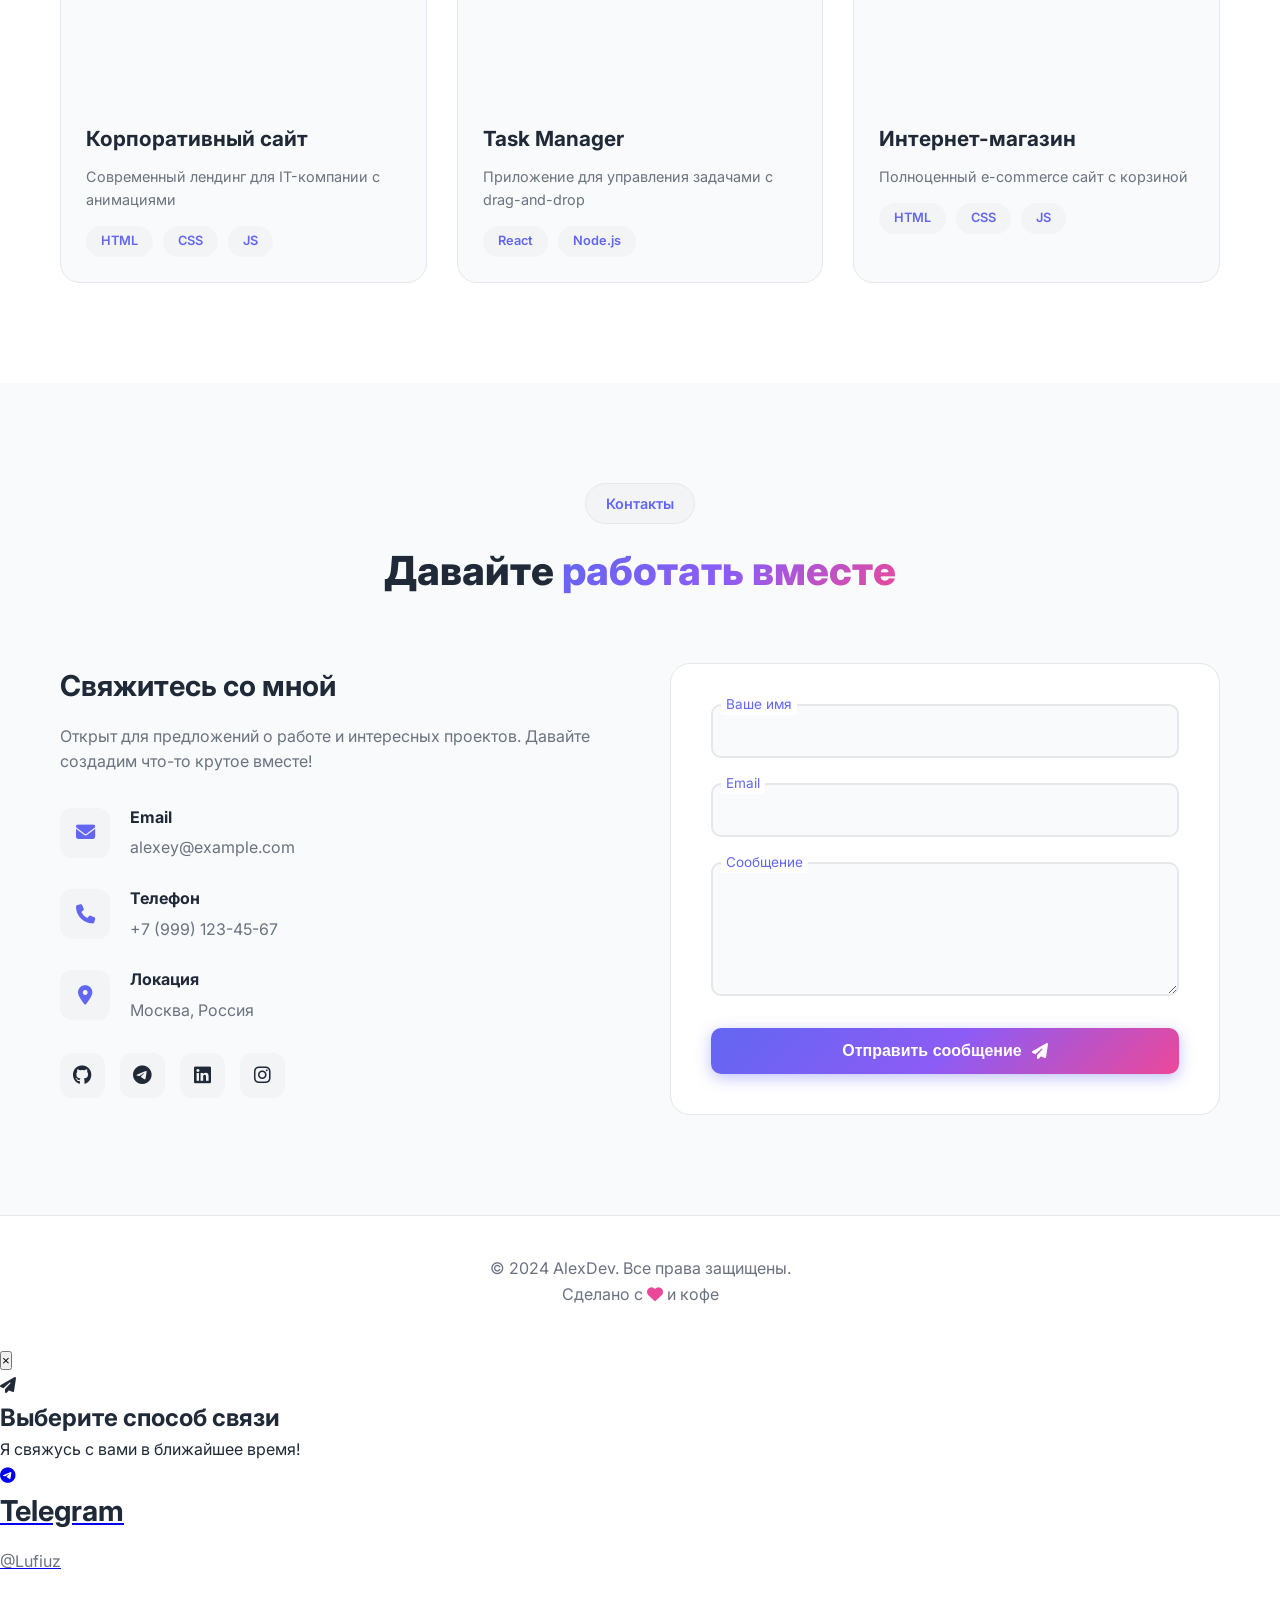
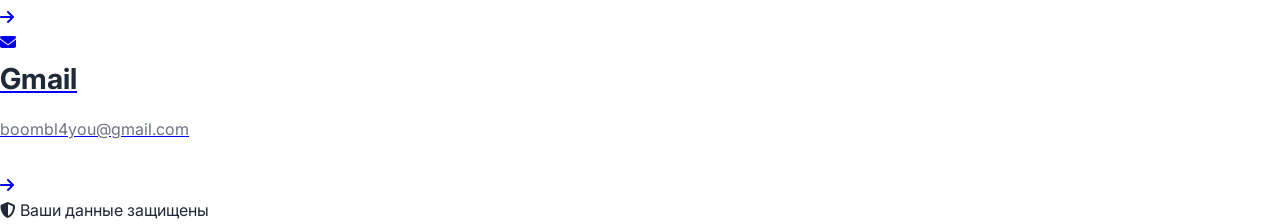
==== commit 02178b0b: "Update index.html" ====
--- a/index.html
+++ b/index.html
@@ -376,7 +376,50 @@
             </div>
         </div>
     </footer>
-
+        <!-- Modal Window -->
+    <div class="modal-overlay" id="modalOverlay">
+        <div class="modal">
+            <button class="modal-close" id="modalClose">&times;</button>
+            <div class="modal-header">
+                <i class="fas fa-paper-plane"></i>
+                <h2>Выберите способ связи</h2>
+                <p>Я свяжусь с вами в ближайшее время!</p>
+            </div>
+            <div class="modal-body">
+                <a href="#" class="contact-option telegram" id="telegramLink" target="_blank">
+                    <div class="contact-icon">
+                        <i class="fab fa-telegram-plane"></i>
+                    </div>
+                    <div class="contact-info">
+                        <h3>Telegram</h3>
+                        <p>@Lufiuz</p>
+                    </div>
+                    <i class="fas fa-arrow-right"></i>
+                </a>
+                <a href="#" class="contact-option gmail" id="gmailLink" target="_blank">
+                    <div class="contact-icon">
+                        <i class="fas fa-envelope"></i>
+                    </div>
+                    <div class="contact-info">
+                        <h3>Gmail</h3>
+                        <p>boombl4you@gmail.com</p>
+                    </div>
+                    <i class="fas fa-arrow-right"></i>
+                </a>
+            </div>
+            <div class="modal-footer">
+                <p><i class="fas fa-shield-alt"></i> Ваши данные защищены</p>
+            </div>
+        </div>
+    </div>
+
+    <!-- Custom Cursor -->
+    <div class="cursor" id="cursor"></div>
+    <div class="cursor-follower" id="cursorFollower"></div>
+
+    <!-- Particles Container -->
+    <div class="particles" id="particles"></div>
     <script src="script.js"></script>
 </body>
-</html>+
+</html>
--- a/style.css
+++ b/style.css
@@ -64,8 +64,9 @@
 .gradient-text {
     background: var(--gradient-primary);
     -webkit-background-clip: text;
+    background-clip: text;
     -webkit-text-fill-color: transparent;
-    background-clip: text;
+    color: transparent;
 }
 
 /* ===== NAVIGATION ===== */
@@ -109,7 +110,9 @@
 .logo-icon {
     background: var(--gradient-primary);
     -webkit-background-clip: text;
+    background-clip: text;
     -webkit-text-fill-color: transparent;
+    color: transparent;
     font-size: 1.8rem;
 }
 
@@ -1043,4 +1046,4 @@
 .fade-in.visible {
     opacity: 1;
     transform: translateY(0);
-}+}
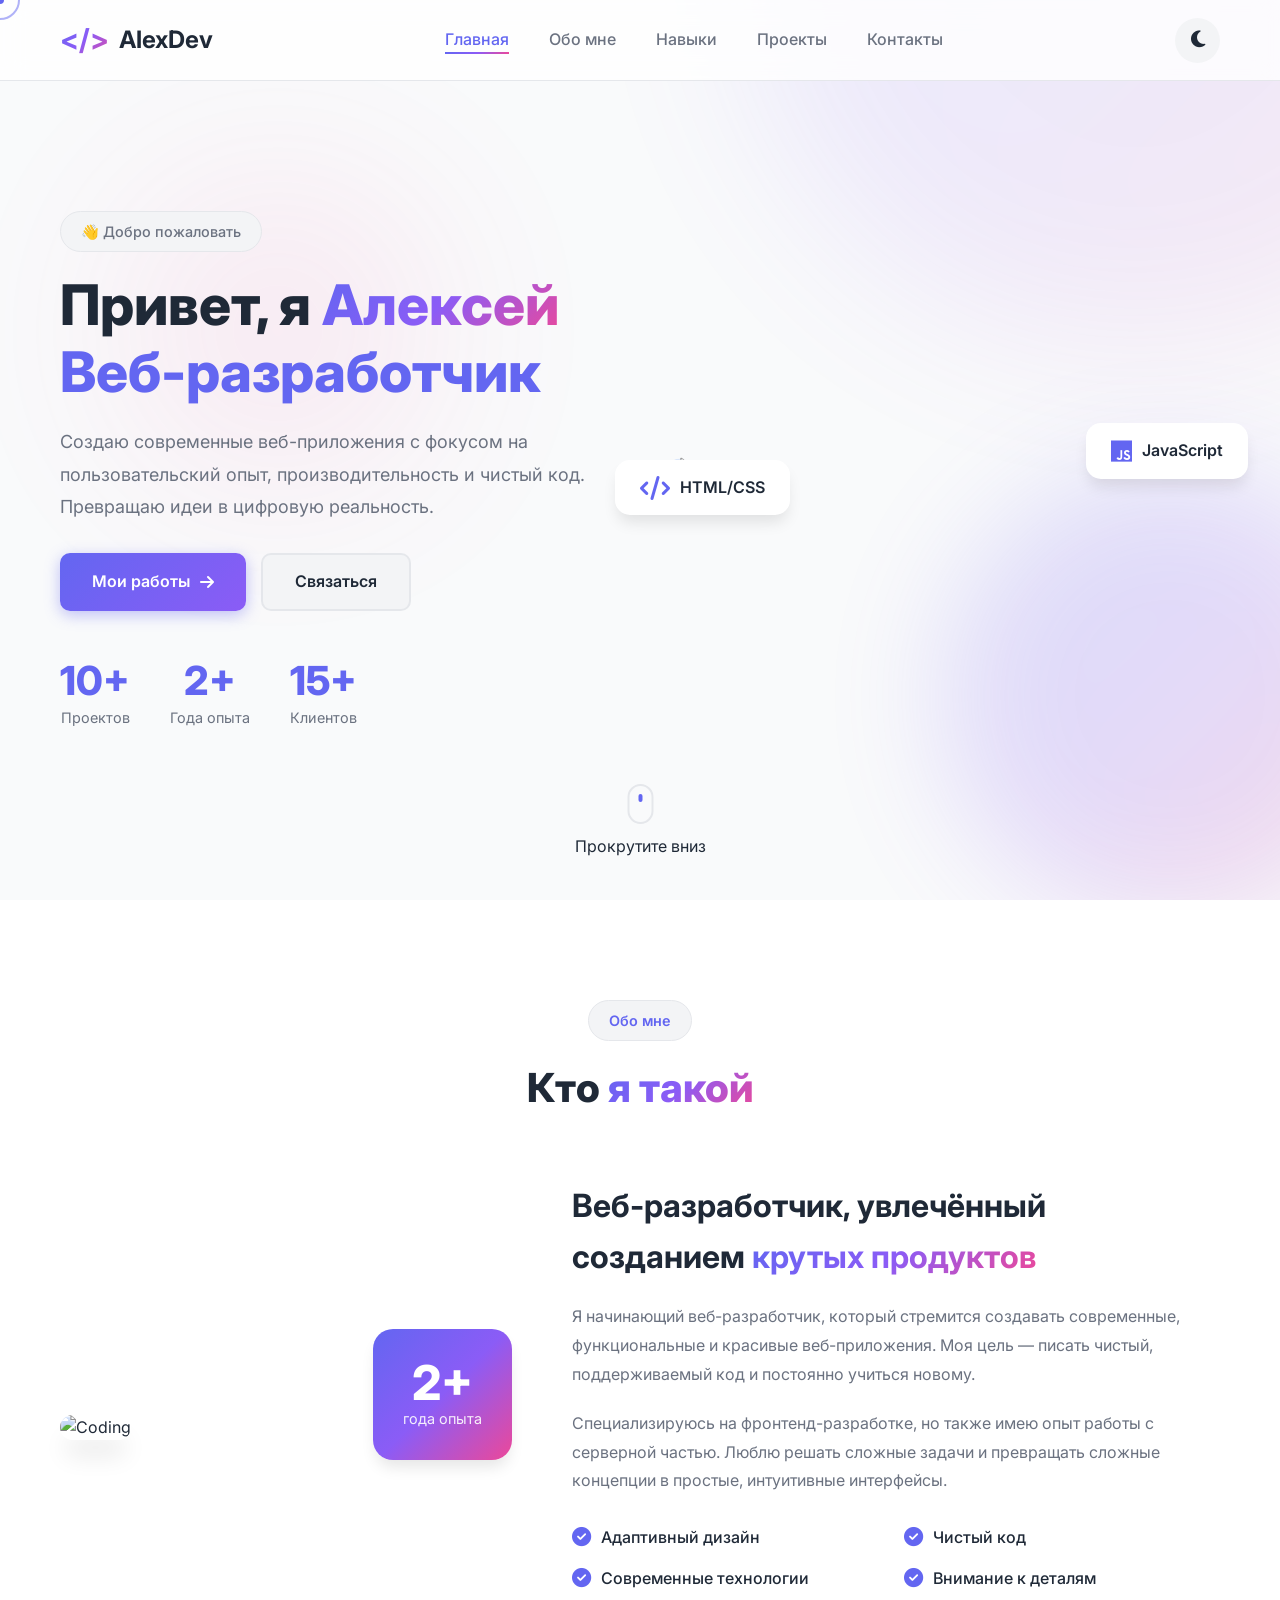
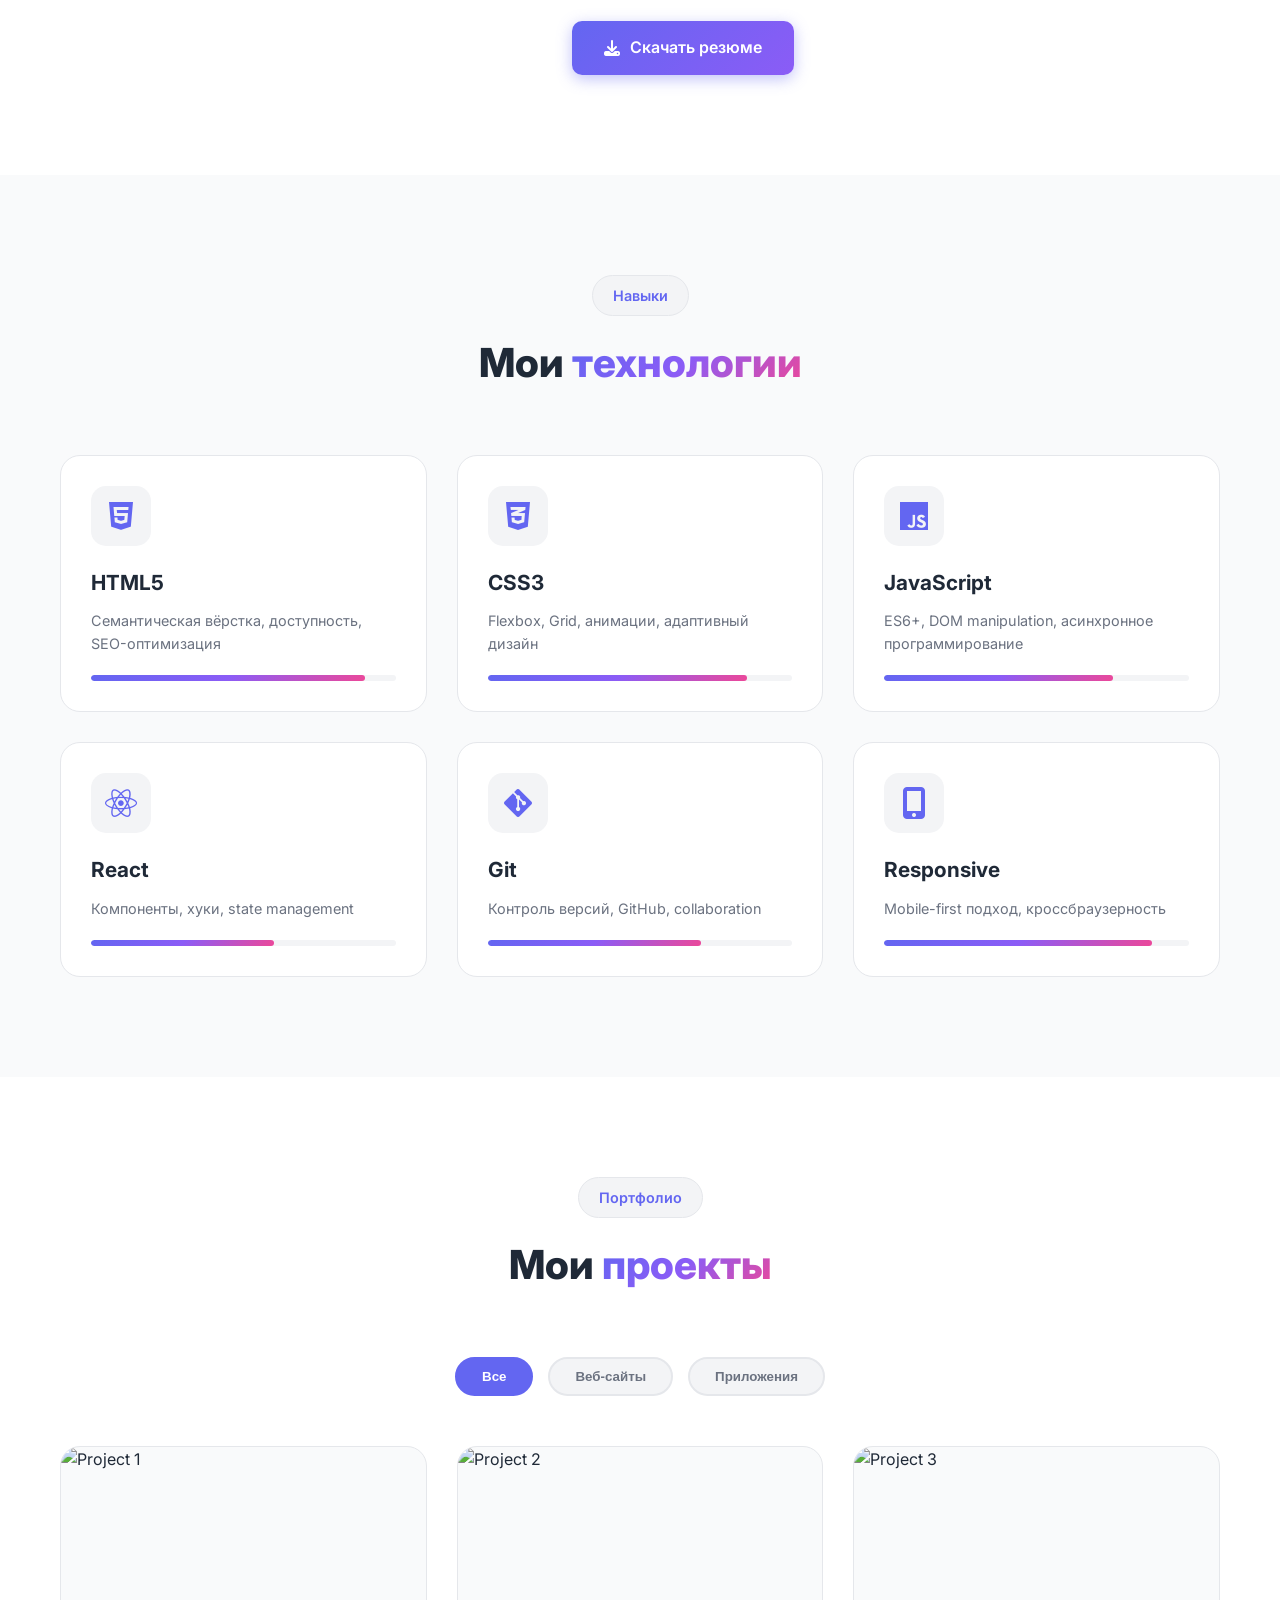
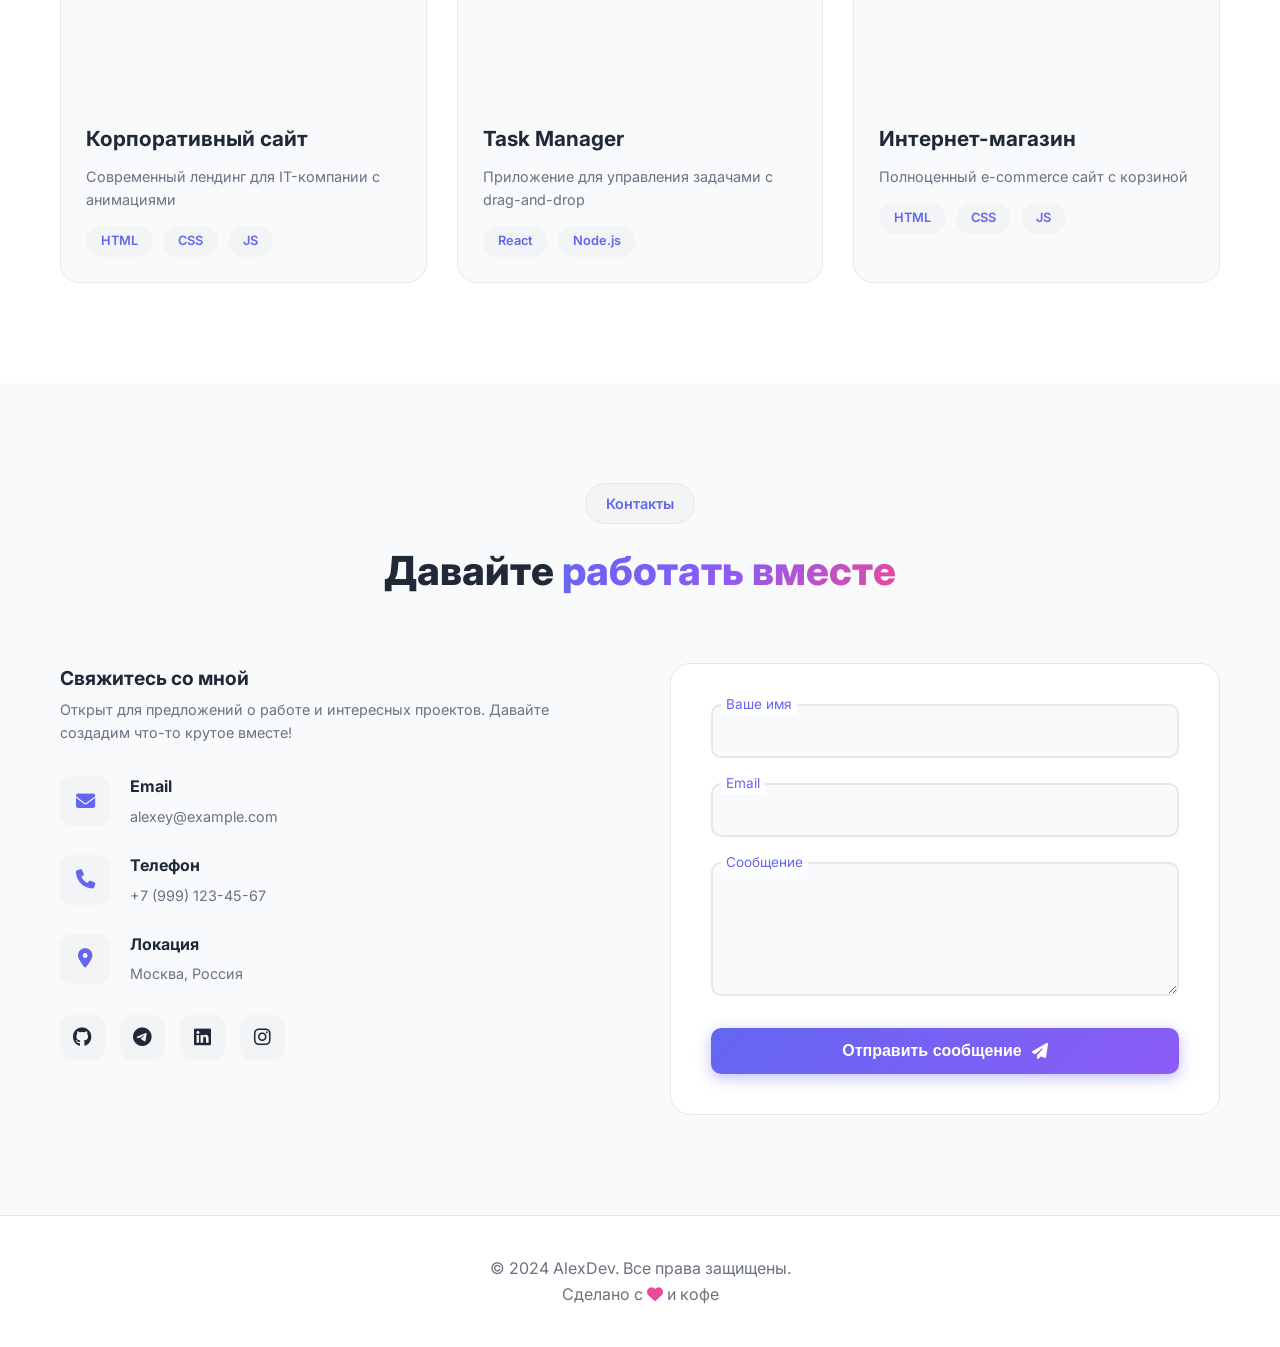
==== commit a614d8ee: "Add files via upload" ====
--- a/index.html
+++ b/index.html
@@ -376,7 +376,8 @@
             </div>
         </div>
     </footer>
-        <!-- Modal Window -->
+
+    <!-- Modal Window -->
     <div class="modal-overlay" id="modalOverlay">
         <div class="modal">
             <button class="modal-close" id="modalClose">&times;</button>
@@ -419,7 +420,7 @@
 
     <!-- Particles Container -->
     <div class="particles" id="particles"></div>
+
     <script src="script.js"></script>
 </body>
-
-</html>
+</html>
--- a/style.css
+++ b/style.css
@@ -1047,3 +1047,337 @@
     opacity: 1;
     transform: translateY(0);
 }
+/* ===== MODAL WINDOW ===== */
+.modal-overlay {
+    position: fixed;
+    top: 0;
+    left: 0;
+    right: 0;
+    bottom: 0;
+    background: rgba(0, 0, 0, 0.8);
+    backdrop-filter: blur(10px);
+    display: flex;
+    align-items: center;
+    justify-content: center;
+    z-index: 10000;
+    opacity: 0;
+    visibility: hidden;
+    transition: all 0.3s ease;
+}
+
+.modal-overlay.active {
+    opacity: 1;
+    visibility: visible;
+}
+
+.modal {
+    background: var(--bg-primary);
+    border-radius: 30px;
+    padding: 40px;
+    max-width: 500px;
+    width: 90%;
+    position: relative;
+    transform: scale(0.8) translateY(50px);
+    transition: all 0.3s cubic-bezier(0.68, -0.55, 0.265, 1.55);
+    box-shadow: 0 25px 50px -12px rgba(0, 0, 0, 0.5);
+    border: 1px solid var(--border-color);
+}
+
+.modal-overlay.active .modal {
+    transform: scale(1) translateY(0);
+}
+
+.modal-close {
+    position: absolute;
+    top: 20px;
+    right: 20px;
+    width: 40px;
+    height: 40px;
+    border-radius: 50%;
+    background: var(--bg-tertiary);
+    border: none;
+    font-size: 1.5rem;
+    cursor: pointer;
+    display: flex;
+    align-items: center;
+    justify-content: center;
+    color: var(--text-primary);
+    transition: var(--transition);
+}
+
+.modal-close:hover {
+    background: var(--primary-color);
+    color: white;
+    transform: rotate(90deg);
+}
+
+.modal-header {
+    text-align: center;
+    margin-bottom: 30px;
+}
+
+.modal-header i {
+    font-size: 3rem;
+    background: var(--gradient-primary);
+    -webkit-background-clip: text;
+    -webkit-text-fill-color: transparent;
+    margin-bottom: 15px;
+    display: block;
+}
+
+.modal-header h2 {
+    font-size: 1.8rem;
+    margin-bottom: 10px;
+    color: var(--text-primary);
+}
+
+.modal-header p {
+    color: var(--text-secondary);
+}
+
+.modal-body {
+    display: flex;
+    flex-direction: column;
+    gap: 15px;
+}
+
+.contact-option {
+    display: flex;
+    align-items: center;
+    gap: 20px;
+    padding: 20px;
+    background: var(--bg-secondary);
+    border: 2px solid var(--border-color);
+    border-radius: 15px;
+    text-decoration: none;
+    transition: var(--transition);
+    cursor: pointer;
+}
+
+.contact-option:hover {
+    transform: translateX(10px);
+    border-color: var(--primary-color);
+    box-shadow: 0 10px 25px rgba(99, 102, 241, 0.2);
+}
+
+.contact-option.telegram:hover {
+    border-color: #0088cc;
+    box-shadow: 0 10px 25px rgba(0, 136, 204, 0.3);
+}
+
+.contact-option.gmail:hover {
+    border-color: #ea4335;
+    box-shadow: 0 10px 25px rgba(234, 67, 53, 0.3);
+}
+
+.contact-icon {
+    width: 60px;
+    height: 60px;
+    border-radius: 15px;
+    display: flex;
+    align-items: center;
+    justify-content: center;
+    font-size: 1.8rem;
+    color: white;
+}
+
+.telegram .contact-icon {
+    background: linear-gradient(135deg, #0088cc, #00a8e8);
+}
+
+.gmail .contact-icon {
+    background: linear-gradient(135deg, #ea4335, #fbbc05);
+}
+
+.contact-info {
+    flex: 1;
+}
+
+.contact-info h3 {
+    font-size: 1.2rem;
+    margin-bottom: 5px;
+    color: var(--text-primary);
+}
+
+.contact-info p {
+    color: var(--text-secondary);
+    font-size: 0.9rem;
+}
+
+.contact-option i.fa-arrow-right {
+    color: var(--text-secondary);
+    transition: var(--transition);
+}
+
+.contact-option:hover i.fa-arrow-right {
+    color: var(--primary-color);
+    transform: translateX(5px);
+}
+
+.modal-footer {
+    text-align: center;
+    margin-top: 25px;
+    padding-top: 20px;
+    border-top: 1px solid var(--border-color);
+    color: var(--text-secondary);
+    font-size: 0.9rem;
+}
+
+.modal-footer i {
+    color: #10b981;
+    margin-right: 5px;
+}
+
+/* ===== CUSTOM CURSOR ===== */
+.cursor,
+.cursor-follower {
+    position: fixed;
+    border-radius: 50%;
+    pointer-events: none;
+    z-index: 9999;
+    transition: transform 0.2s ease;
+}
+
+.cursor {
+    width: 8px;
+    height: 8px;
+    background: var(--primary-color);
+    transform: translate(-50%, -50%);
+}
+
+.cursor-follower {
+    width: 40px;
+    height: 40px;
+    border: 2px solid var(--primary-color);
+    transform: translate(-50%, -50%);
+    opacity: 0.5;
+}
+
+.cursor.hover {
+    width: 12px;
+    height: 12px;
+    background: var(--accent-color);
+}
+
+.cursor-follower.hover {
+    width: 60px;
+    height: 60px;
+    border-color: var(--accent-color);
+    opacity: 0.3;
+}
+
+/* ===== PARTICLES ===== */
+.particles {
+    position: fixed;
+    top: 0;
+    left: 0;
+    right: 0;
+    bottom: 0;
+    pointer-events: none;
+    z-index: 1;
+    overflow: hidden;
+}
+
+.particle {
+    position: absolute;
+    width: 4px;
+    height: 4px;
+    background: var(--primary-color);
+    border-radius: 50%;
+    opacity: 0;
+    animation: float-particle 10s infinite;
+}
+
+@keyframes float-particle {
+    0% {
+        opacity: 0;
+        transform: translateY(100vh) scale(0);
+    }
+    10% {
+        opacity: 0.6;
+    }
+    90% {
+        opacity: 0.6;
+    }
+    100% {
+        opacity: 0;
+        transform: translateY(-100vh) scale(1.5);
+    }
+}
+
+/* ===== GLOW EFFECTS ===== */
+.hero::after {
+    content: '';
+    position: absolute;
+    top: 20%;
+    left: 10%;
+    width: 300px;
+    height: 300px;
+    background: var(--accent-color);
+    opacity: 0.1;
+    border-radius: 50%;
+    filter: blur(100px);
+    animation: glow-pulse 4s ease-in-out infinite;
+}
+
+@keyframes glow-pulse {
+    0%, 100% {
+        transform: scale(1);
+        opacity: 0.1;
+    }
+    50% {
+        transform: scale(1.2);
+        opacity: 0.15;
+    }
+}
+
+/* ===== ANIMATED GRADIENT BORDER ===== */
+.btn-primary {
+    position: relative;
+    background: linear-gradient(135deg, #6366f1, #8b5cf6, #ec4899);
+    background-size: 200% 200%;
+    animation: gradient-shift 3s ease infinite;
+}
+
+@keyframes gradient-shift {
+    0% {
+        background-position: 0% 50%;
+    }
+    50% {
+        background-position: 100% 50%;
+    }
+    100% {
+        background-position: 0% 50%;
+    }
+}
+
+/* ===== SCROLL PROGRESS BAR ===== */
+.scroll-progress {
+    position: fixed;
+    top: 0;
+    left: 0;
+    right: 0;
+    height: 4px;
+    background: var(--gradient-primary);
+    transform-origin: left;
+    transform: scaleX(0);
+    z-index: 10001;
+    transition: transform 0.1s;
+}
+
+/* ===== RESPONSIVE MODAL ===== */
+@media (max-width: 640px) {
+    .modal {
+        padding: 30px 20px;
+    }
+    
+    .cursor,
+    .cursor-follower {
+        display: none;
+    }
+}
+
+/* ===== DARK THEME ADJUSTMENTS ===== */
+.dark-theme .modal {
+    box-shadow: 0 25px 50px -12px rgba(0, 0, 0, 0.8);
+}
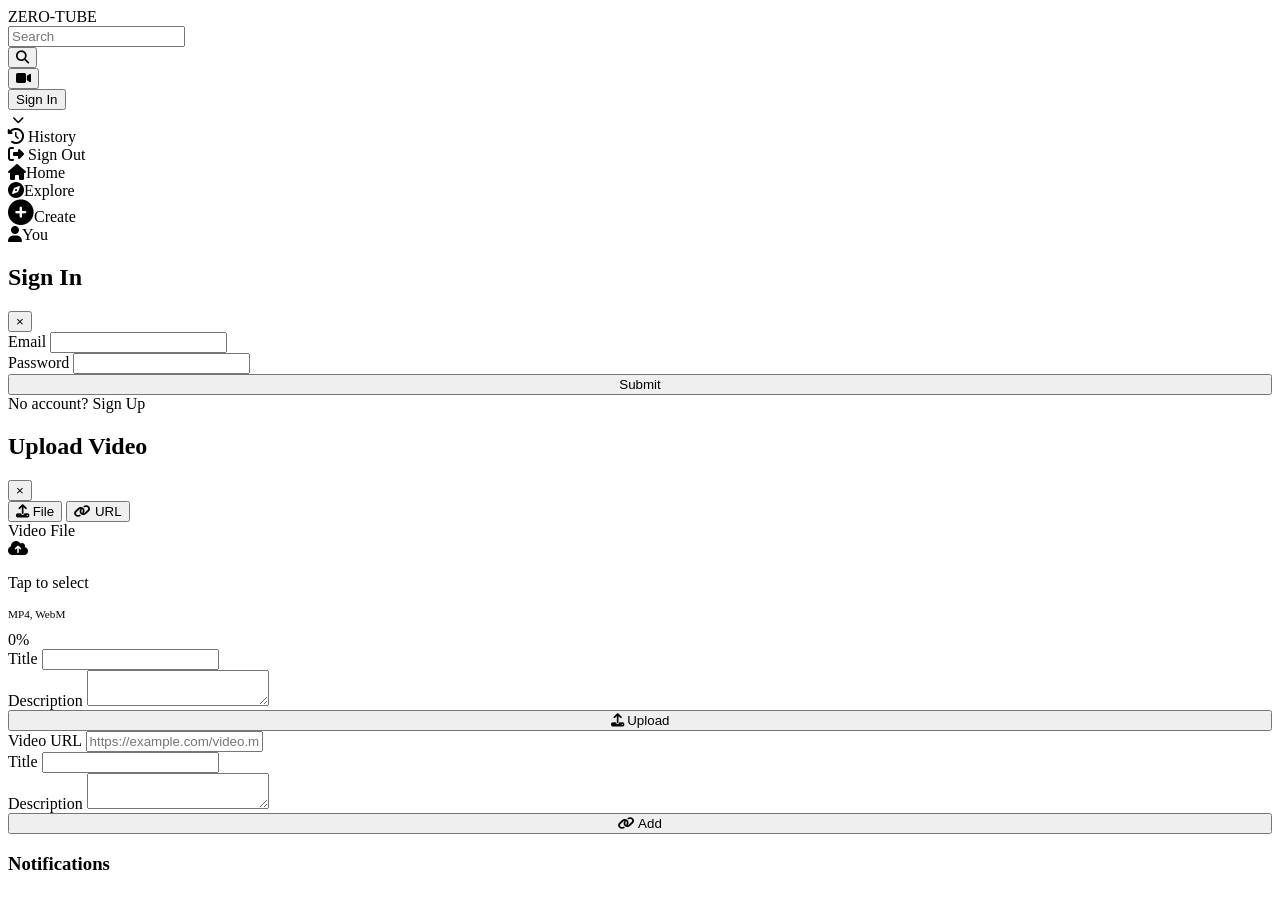
==== commit 6220f763: "Create index.html" ====
--- a/index.html
+++ b/index.html
@@ -1,426 +1,163 @@
-<!DOCTYPE html>
-<html lang="ru">
-<head>
-    <meta charset="UTF-8">
-    <meta name="viewport" content="width=device-width, initial-scale=1.0">
-    <title>Алексей Ч. | Веб-разработчик</title>
-    <link rel="stylesheet" href="style.css">
-    <link rel="preconnect" href="https://fonts.googleapis.com">
-    <link rel="preconnect" href="https://fonts.gstatic.com" crossorigin>
-    <link href="https://fonts.googleapis.com/css2?family=Inter:wght@300;400;500;600;700;800&display=swap" rel="stylesheet">
-    <link rel="stylesheet" href="https://cdnjs.cloudflare.com/ajax/libs/font-awesome/6.4.0/css/all.min.css">
-</head>
-<body>
-    <!-- Navigation -->
-    <nav class="navbar" id="navbar">
-        <div class="container nav-container">
-            <a href="#" class="logo">
-                <span class="logo-icon">&lt;/&gt;</span>
-                <span class="logo-text">AlexDev</span>
-            </a>
-            <ul class="nav-menu" id="navMenu">
-                <li><a href="#home" class="nav-link active">Главная</a></li>
-                <li><a href="#about" class="nav-link">Обо мне</a></li>
-                <li><a href="#skills" class="nav-link">Навыки</a></li>
-                <li><a href="#projects" class="nav-link">Проекты</a></li>
-                <li><a href="#contact" class="nav-link">Контакты</a></li>
-            </ul>
-            <div class="nav-actions">
-                <button class="theme-toggle" id="themeToggle" aria-label="Toggle theme">
-                    <i class="fas fa-moon"></i>
-                </button>
-                <button class="mobile-menu-toggle" id="mobileMenuToggle" aria-label="Toggle menu">
-                    <span></span>
-                    <span></span>
-                    <span></span>
-                </button>
-            </div>
-        </div>
-    </nav>
-
-    <!-- Hero Section -->
-    <section class="hero" id="home">
-        <div class="container hero-container">
-            <div class="hero-content">
-                <div class="hero-badge">👋 Добро пожаловать</div>
-                <h1 class="hero-title">
-                    Привет, я <span class="gradient-text">Алексей</span><br>
-                    <span class="typing-text" id="typingText"></span>
-                </h1>
-                <p class="hero-description">
-                    Создаю современные веб-приложения с фокусом на пользовательский опыт, 
-                    производительность и чистый код. Превращаю идеи в цифровую реальность.
-                </p>
-                <div class="hero-buttons">
-                    <a href="#projects" class="btn btn-primary">
-                        <span>Мои работы</span>
-                        <i class="fas fa-arrow-right"></i>
-                    </a>
-                    <a href="#contact" class="btn btn-secondary">
-                        <span>Связаться</span>
-                    </a>
-                </div>
-                <div class="hero-stats">
-                    <div class="stat">
-                        <div class="stat-number" data-target="10">0</div>
-                        <div class="stat-label">Проектов</div>
-                    </div>
-                    <div class="stat">
-                        <div class="stat-number" data-target="2">0</div>
-                        <div class="stat-label">Года опыта</div>
-                    </div>
-                    <div class="stat">
-                        <div class="stat-number" data-target="15">0</div>
-                        <div class="stat-label">Клиентов</div>
-                    </div>
-                </div>
-            </div>
-            <div class="hero-image">
-                <div class="hero-image-wrapper">
-                    <div class="hero-image-bg"></div>
-                    <img src="https://images.unsplash.com/photo-1507003211169-0a1dd7228f2d?w=600&h=600&fit=crop" alt="Profile" class="hero-img">
-                    <div class="floating-card card-1">
-                        <i class="fas fa-code"></i>
-                        <span>HTML/CSS</span>
-                    </div>
-                    <div class="floating-card card-2">
-                        <i class="fab fa-js"></i>
-                        <span>JavaScript</span>
-                    </div>
-                </div>
-            </div>
-        </div>
-        <div class="scroll-indicator">
-            <div class="mouse">
-                <div class="wheel"></div>
-            </div>
-            <p>Прокрутите вниз</p>
-        </div>
-    </section>
-
-    <!-- About Section -->
-    <section class="about" id="about">
-        <div class="container">
-            <div class="section-header">
-                <span class="section-badge">Обо мне</span>
-                <h2 class="section-title">Кто <span class="gradient-text">я такой</span></h2>
-            </div>
-            <div class="about-content">
-                <div class="about-image">
-                    <div class="about-image-wrapper">
-                        <img src="https://images.unsplash.com/photo-1498050108023-c5249f4df085?w=600&h=700&fit=crop" alt="Coding">
-                        <div class="experience-badge">
-                            <div class="exp-number">2+</div>
-                            <div class="exp-text">года опыта</div>
-                        </div>
-                    </div>
-                </div>
-                <div class="about-text">
-                    <h3>Веб-разработчик, увлечённый созданием <span class="gradient-text">крутых продуктов</span></h3>
-                    <p>
-                        Я начинающий веб-разработчик, который стремится создавать современные, 
-                        функциональные и красивые веб-приложения. Моя цель — писать чистый, 
-                        поддерживаемый код и постоянно учиться новому.
-                    </p>
-                    <p>
-                        Специализируюсь на фронтенд-разработке, но также имею опыт работы с 
-                        серверной частью. Люблю решать сложные задачи и превращать сложные 
-                        концепции в простые, интуитивные интерфейсы.
-                    </p>
-                    <div class="about-features">
-                        <div class="feature">
-                            <i class="fas fa-check-circle"></i>
-                            <span>Адаптивный дизайн</span>
-                        </div>
-                        <div class="feature">
-                            <i class="fas fa-check-circle"></i>
-                            <span>Чистый код</span>
-                        </div>
-                        <div class="feature">
-                            <i class="fas fa-check-circle"></i>
-                            <span>Современные технологии</span>
-                        </div>
-                        <div class="feature">
-                            <i class="fas fa-check-circle"></i>
-                            <span>Внимание к деталям</span>
-                        </div>
-                    </div>
-                    <a href="#" class="btn btn-primary">
-                        <i class="fas fa-download"></i>
-                        <span>Скачать резюме</span>
-                    </a>
-                </div>
-            </div>
-        </div>
-    </section>
-
-    <!-- Skills Section -->
-    <section class="skills" id="skills">
-        <div class="container">
-            <div class="section-header">
-                <span class="section-badge">Навыки</span>
-                <h2 class="section-title">Мои <span class="gradient-text">технологии</span></h2>
-            </div>
-            <div class="skills-content">
-                <div class="skills-grid">
-                    <div class="skill-card">
-                        <div class="skill-icon">
-                            <i class="fab fa-html5"></i>
-                        </div>
-                        <h3>HTML5</h3>
-                        <p>Семантическая вёрстка, доступность, SEO-оптимизация</p>
-                        <div class="skill-progress">
-                            <div class="progress-bar" data-progress="90"></div>
-                        </div>
-                    </div>
-                    <div class="skill-card">
-                        <div class="skill-icon">
-                            <i class="fab fa-css3-alt"></i>
-                        </div>
-                        <h3>CSS3</h3>
-                        <p>Flexbox, Grid, анимации, адаптивный дизайн</p>
-                        <div class="skill-progress">
-                            <div class="progress-bar" data-progress="85"></div>
-                        </div>
-                    </div>
-                    <div class="skill-card">
-                        <div class="skill-icon">
-                            <i class="fab fa-js"></i>
-                        </div>
-                        <h3>JavaScript</h3>
-                        <p>ES6+, DOM manipulation, асинхронное программирование</p>
-                        <div class="skill-progress">
-                            <div class="progress-bar" data-progress="75"></div>
-                        </div>
-                    </div>
-                    <div class="skill-card">
-                        <div class="skill-icon">
-                            <i class="fab fa-react"></i>
-                        </div>
-                        <h3>React</h3>
-                        <p>Компоненты, хуки, state management</p>
-                        <div class="skill-progress">
-                            <div class="progress-bar" data-progress="60"></div>
-                        </div>
-                    </div>
-                    <div class="skill-card">
-                        <div class="skill-icon">
-                            <i class="fab fa-git-alt"></i>
-                        </div>
-                        <h3>Git</h3>
-                        <p>Контроль версий, GitHub, collaboration</p>
-                        <div class="skill-progress">
-                            <div class="progress-bar" data-progress="70"></div>
-                        </div>
-                    </div>
-                    <div class="skill-card">
-                        <div class="skill-icon">
-                            <i class="fas fa-mobile-alt"></i>
-                        </div>
-                        <h3>Responsive</h3>
-                        <p>Mobile-first подход, кроссбраузерность</p>
-                        <div class="skill-progress">
-                            <div class="progress-bar" data-progress="88"></div>
-                        </div>
-                    </div>
-                </div>
-            </div>
-        </div>
-    </section>
-
-    <!-- Projects Section -->
-    <section class="projects" id="projects">
-        <div class="container">
-            <div class="section-header">
-                <span class="section-badge">Портфолио</span>
-                <h2 class="section-title">Мои <span class="gradient-text">проекты</span></h2>
-            </div>
-            <div class="projects-filter">
-                <button class="filter-btn active" data-filter="all">Все</button>
-                <button class="filter-btn" data-filter="web">Веб-сайты</button>
-                <button class="filter-btn" data-filter="app">Приложения</button>
-            </div>
-            <div class="projects-grid">
-                <div class="project-card" data-category="web">
-                    <div class="project-image">
-                        <img src="https://images.unsplash.com/photo-1460925895917-afdab827c52f?w=600&h=400&fit=crop" alt="Project 1">
-                        <div class="project-overlay">
-                            <div class="project-links">
-                                <a href="#" class="project-link"><i class="fas fa-external-link-alt"></i></a>
-                                <a href="#" class="project-link"><i class="fab fa-github"></i></a>
-                            </div>
-                        </div>
-                    </div>
-                    <div class="project-info">
-                        <h3>Корпоративный сайт</h3>
-                        <p>Современный лендинг для IT-компании с анимациями</p>
-                        <div class="project-tags">
-                            <span>HTML</span>
-                            <span>CSS</span>
-                            <span>JS</span>
-                        </div>
-                    </div>
-                </div>
-                <div class="project-card" data-category="app">
-                    <div class="project-image">
-                        <img src="https://images.unsplash.com/photo-1551288049-bebda4e38f71?w=600&h=400&fit=crop" alt="Project 2">
-                        <div class="project-overlay">
-                            <div class="project-links">
-                                <a href="#" class="project-link"><i class="fas fa-external-link-alt"></i></a>
-                                <a href="#" class="project-link"><i class="fab fa-github"></i></a>
-                            </div>
-                        </div>
-                    </div>
-                    <div class="project-info">
-                        <h3>Task Manager</h3>
-                        <p>Приложение для управления задачами с drag-and-drop</p>
-                        <div class="project-tags">
-                            <span>React</span>
-                            <span>Node.js</span>
-                        </div>
-                    </div>
-                </div>
-                <div class="project-card" data-category="web">
-                    <div class="project-image">
-                        <img src="https://images.unsplash.com/photo-1556742049-0cfed4f6a45d?w=600&h=400&fit=crop" alt="Project 3">
-                        <div class="project-overlay">
-                            <div class="project-links">
-                                <a href="#" class="project-link"><i class="fas fa-external-link-alt"></i></a>
-                                <a href="#" class="project-link"><i class="fab fa-github"></i></a>
-                            </div>
-                        </div>
-                    </div>
-                    <div class="project-info">
-                        <h3>Интернет-магазин</h3>
-                        <p>Полноценный e-commerce сайт с корзиной</p>
-                        <div class="project-tags">
-                            <span>HTML</span>
-                            <span>CSS</span>
-                            <span>JS</span>
-                        </div>
-                    </div>
-                </div>
-            </div>
-        </div>
-    </section>
-
-    <!-- Contact Section -->
-    <section class="contact" id="contact">
-        <div class="container">
-            <div class="section-header">
-                <span class="section-badge">Контакты</span>
-                <h2 class="section-title">Давайте <span class="gradient-text">работать вместе</span></h2>
-            </div>
-            <div class="contact-content">
-                <div class="contact-info">
-                    <h3>Свяжитесь со мной</h3>
-                    <p>Открыт для предложений о работе и интересных проектов. Давайте создадим что-то крутое вместе!</p>
-                    <div class="contact-details">
-                        <div class="contact-item">
-                            <i class="fas fa-envelope"></i>
-                            <div>
-                                <h4>Email</h4>
-                                <p>alexey@example.com</p>
-                            </div>
-                        </div>
-                        <div class="contact-item">
-                            <i class="fas fa-phone"></i>
-                            <div>
-                                <h4>Телефон</h4>
-                                <p>+7 (999) 123-45-67</p>
-                            </div>
-                        </div>
-                        <div class="contact-item">
-                            <i class="fas fa-map-marker-alt"></i>
-                            <div>
-                                <h4>Локация</h4>
-                                <p>Москва, Россия</p>
-                            </div>
-                        </div>
-                    </div>
-                    <div class="social-links">
-                        <a href="#" class="social-link"><i class="fab fa-github"></i></a>
-                        <a href="#" class="social-link"><i class="fab fa-telegram"></i></a>
-                        <a href="#" class="social-link"><i class="fab fa-linkedin"></i></a>
-                        <a href="#" class="social-link"><i class="fab fa-instagram"></i></a>
-                    </div>
-                </div>
-                <form class="contact-form" id="contactForm">
-                    <div class="form-group">
-                        <input type="text" id="name" required>
-                        <label for="name">Ваше имя</label>
-                    </div>
-                    <div class="form-group">
-                        <input type="email" id="email" required>
-                        <label for="email">Email</label>
-                    </div>
-                    <div class="form-group">
-                        <textarea id="message" rows="5" required></textarea>
-                        <label for="message">Сообщение</label>
-                    </div>
-                    <button type="submit" class="btn btn-primary btn-full">
-                        <span>Отправить сообщение</span>
-                        <i class="fas fa-paper-plane"></i>
-                    </button>
-                </form>
-            </div>
-        </div>
-    </section>
-
-    <!-- Footer -->
-    <footer class="footer">
-        <div class="container">
-            <div class="footer-content">
-                <p>&copy; 2024 AlexDev. Все права защищены.</p>
-                <p>Сделано с <i class="fas fa-heart"></i> и кофе</p>
-            </div>
-        </div>
-    </footer>
-
-    <!-- Modal Window -->
-    <div class="modal-overlay" id="modalOverlay">
-        <div class="modal">
-            <button class="modal-close" id="modalClose">&times;</button>
-            <div class="modal-header">
-                <i class="fas fa-paper-plane"></i>
-                <h2>Выберите способ связи</h2>
-                <p>Я свяжусь с вами в ближайшее время!</p>
-            </div>
-            <div class="modal-body">
-                <a href="#" class="contact-option telegram" id="telegramLink" target="_blank">
-                    <div class="contact-icon">
-                        <i class="fab fa-telegram-plane"></i>
-                    </div>
-                    <div class="contact-info">
-                        <h3>Telegram</h3>
-                        <p>@Lufiuz</p>
-                    </div>
-                    <i class="fas fa-arrow-right"></i>
-                </a>
-                <a href="#" class="contact-option gmail" id="gmailLink" target="_blank">
-                    <div class="contact-icon">
-                        <i class="fas fa-envelope"></i>
-                    </div>
-                    <div class="contact-info">
-                        <h3>Gmail</h3>
-                        <p>boombl4you@gmail.com</p>
-                    </div>
-                    <i class="fas fa-arrow-right"></i>
-                </a>
-            </div>
-            <div class="modal-footer">
-                <p><i class="fas fa-shield-alt"></i> Ваши данные защищены</p>
-            </div>
-        </div>
-    </div>
-
-    <!-- Custom Cursor -->
-    <div class="cursor" id="cursor"></div>
-    <div class="cursor-follower" id="cursorFollower"></div>
-
-    <!-- Particles Container -->
-    <div class="particles" id="particles"></div>
-
-    <script src="script.js"></script>
-</body>
-</html>+<!DOCTYPE html>
+<html lang="en" data-theme="dark">
+<head>
+    <meta charset="UTF-8">
+    <meta name="viewport" content="width=device-width, initial-scale=1.0, maximum-scale=1.0, user-scalable=no, viewport-fit=cover">
+    <meta name="theme-color" content="#0f0f0f">
+    <title>ZERO-TUBE</title>
+    <script src="https://cdn.jsdelivr.net/npm/@supabase/supabase-js@2"></script>
+    <link rel="stylesheet" href="https://cdnjs.cloudflare.com/ajax/libs/font-awesome/6.4.0/css/all.min.css">
+    <link href="https://fonts.googleapis.com/css2?family=Inter:wght@300;400;500;600;700&display=swap" rel="stylesheet">
+    <link rel="stylesheet" href="style.css">
+</head>
+<body>
+    <header>
+        <div class="header-left">
+            <div class="logo-area" onclick="routerNavigate('home')">
+                <span>ZERO-TUBE</span>
+            </div>
+        </div>
+        <div class="search-container">
+            <div class="search-input-wrapper">
+                <input type="text" id="searchInput" placeholder="Search" onkeypress="if(event.key==='Enter')handleSearch()">
+            </div>
+            <button class="search-btn touch-feedback" onclick="handleSearch()"><i class="fas fa-search"></i></button>
+        </div>
+        <div class="header-right">
+            <button class="icon-btn upload-btn touch-feedback" onclick="openUploadModal()"><i class="fas fa-video"></i></button>
+            <div id="authButtons">
+                <button class="create-btn touch-feedback" onclick="openAuthModal('login')">Sign In</button>
+            </div>
+            <div class="user-menu touch-feedback" id="userMenu" onclick="toggleUserDropdown()">
+                <img src="" class="user-avatar" id="navAvatar">
+                <i class="fas fa-chevron-down" style="font-size:0.75rem;"></i>
+                <div class="user-dropdown" id="userDropdown">
+                    <div class="dropdown-item" onclick="routerNavigate('history')"><i class="fas fa-history"></i> History</div>
+                    <div class="dropdown-divider"></div>
+                    <div class="dropdown-item danger" onclick="logout()"><i class="fas fa-sign-out-alt"></i> Sign Out</div>
+                </div>
+            </div>
+        </div>
+    </header>
+
+    <nav class="bottom-nav" id="bottomNav">
+        <div class="bottom-nav-items">
+            <div class="bottom-nav-item active" onclick="routerNavigate('home')"><i class="fas fa-home"></i><span>Home</span></div>
+            <div class="bottom-nav-item" onclick="routerNavigate('trending')"><i class="fas fa-compass"></i><span>Explore</span></div>
+            <div class="bottom-nav-item" onclick="openUploadModal()"><i class="fas fa-plus-circle" style="font-size:1.6rem;"></i><span>Create</span></div>
+            <div class="bottom-nav-item" onclick="toggleUserDropdownMobile()"><i class="fas fa-user"></i><span>You</span></div>
+        </div>
+    </nav>
+
+    <main id="mainContent"></main>
+
+    <!-- Auth Modal -->
+    <div class="modal-overlay" id="authModal">
+        <div class="modal-content">
+            <div class="modal-header">
+                <h2 id="authTitle">Sign In</h2>
+                <button class="modal-close touch-feedback" onclick="closeModal('authModal')">&times;</button>
+            </div>
+            <form id="authForm" onsubmit="handleAuth(event)">
+                <div class="form-group">
+                    <label class="form-label">Email</label>
+                    <input type="email" class="form-input" id="authEmail" required>
+                </div>
+                <div class="form-group">
+                    <label class="form-label">Password</label>
+                    <input type="password" class="form-input" id="authPassword" required minlength="6">
+                </div>
+                <div class="form-group" id="emailConfirmGroup" style="display:none;">
+                    <label class="form-label">Confirm Password</label>
+                    <input type="password" class="form-input" id="authPasswordConfirm" minlength="6">
+                </div>
+                <div id="authMessage" class="text-center mt-4"></div>
+                <button type="submit" class="create-btn" style="width:100%" id="authSubmitBtn">Submit</button>
+            </form>
+            <div class="text-center mt-4">
+                <span class="text-muted" id="authSwitchText">No account? <span class="text-accent" style="cursor:pointer" onclick="toggleAuthMode()">Sign Up</span></span>
+            </div>
+        </div>
+    </div>
+
+    <!-- Upload Modal -->
+    <div class="modal-overlay" id="uploadModal">
+        <div class="modal-content">
+            <div class="modal-header">
+                <h2>Upload Video</h2>
+                <button class="modal-close touch-feedback" onclick="closeModal('uploadModal')">&times;</button>
+            </div>
+            
+            <div class="upload-type-selector mb-4">
+                <button class="upload-type-btn active" onclick="setUploadType('file')" id="uploadTypeFile">
+                    <i class="fas fa-upload"></i> File
+                </button>
+                <button class="upload-type-btn" onclick="setUploadType('url')" id="uploadTypeUrl">
+                    <i class="fas fa-link"></i> URL
+                </button>
+            </div>
+
+            <form id="uploadFormFile" class="upload-form" onsubmit="handleFileUpload(event)">
+                <div class="form-group">
+                    <label class="form-label">Video File</label>
+                    <div class="file-drop-zone" id="fileDropZone" onclick="document.getElementById('videoFile').click()">
+                        <i class="fas fa-cloud-upload-alt"></i>
+                        <p>Tap to select</p>
+                        <p class="text-muted" style="font-size:0.7rem">MP4, WebM</p>
+                        <input type="file" id="videoFile" accept="video/*" hidden onchange="handleFileSelect(this)">
+                    </div>
+                    <div id="filePreview" class="file-preview hidden"></div>
+                    <div class="upload-progress hidden" id="uploadProgress">
+                        <div class="progress-bar-container">
+                            <div class="progress-bar-fill" id="progressBarFill"></div>
+                        </div>
+                        <span id="progressText">0%</span>
+                    </div>
+                </div>
+                <div class="form-group">
+                    <label class="form-label">Title</label>
+                    <input type="text" class="form-input" id="vidTitle" required maxlength="100">
+                </div>
+                <div class="form-group">
+                    <label class="form-label">Description</label>
+                    <textarea class="form-input form-textarea" id="vidDesc" maxlength="5000"></textarea>
+                </div>
+                <button type="submit" class="create-btn" style="width:100%" id="uploadSubmitBtn">
+                    <i class="fas fa-upload"></i> Upload
+                </button>
+            </form>
+
+            <form id="uploadFormUrl" class="upload-form hidden" onsubmit="handleUrlUpload(event)">
+                <div class="form-group">
+                    <label class="form-label">Video URL</label>
+                    <input type="url" class="form-input" id="vidUrl" placeholder="https://example.com/video.mp4" required>
+                </div>
+                <div class="form-group">
+                    <label class="form-label">Title</label>
+                    <input type="text" class="form-input" id="vidTitleUrl" required maxlength="100">
+                </div>
+                <div class="form-group">
+                    <label class="form-label">Description</label>
+                    <textarea class="form-input form-textarea" 0id="vidDescUrl" maxlength="5000"></textarea>
+                </div>
+                <button type="submit" class="create-btn" style="width:100%">
+                    <i class="fas fa-link"></i> Add
+                </button>
+            </form>
+        </div>
+    </div>
+
+    <!-- Notifications Panel -->
+    <div class="notifications-panel" id="notificationsPanel">
+        <div class="notifications-header">
+            <h3>Notifications</h3>
+        </div>
+        <div class="notifications-list" id="notificationsList"></div>
+    </div>
+
+    <!-- Toast Container -->
+    <div class="toast-container" id="toastContainer"></div>
+
+    <script src="app.js"></script>
+</body>
+</html>
